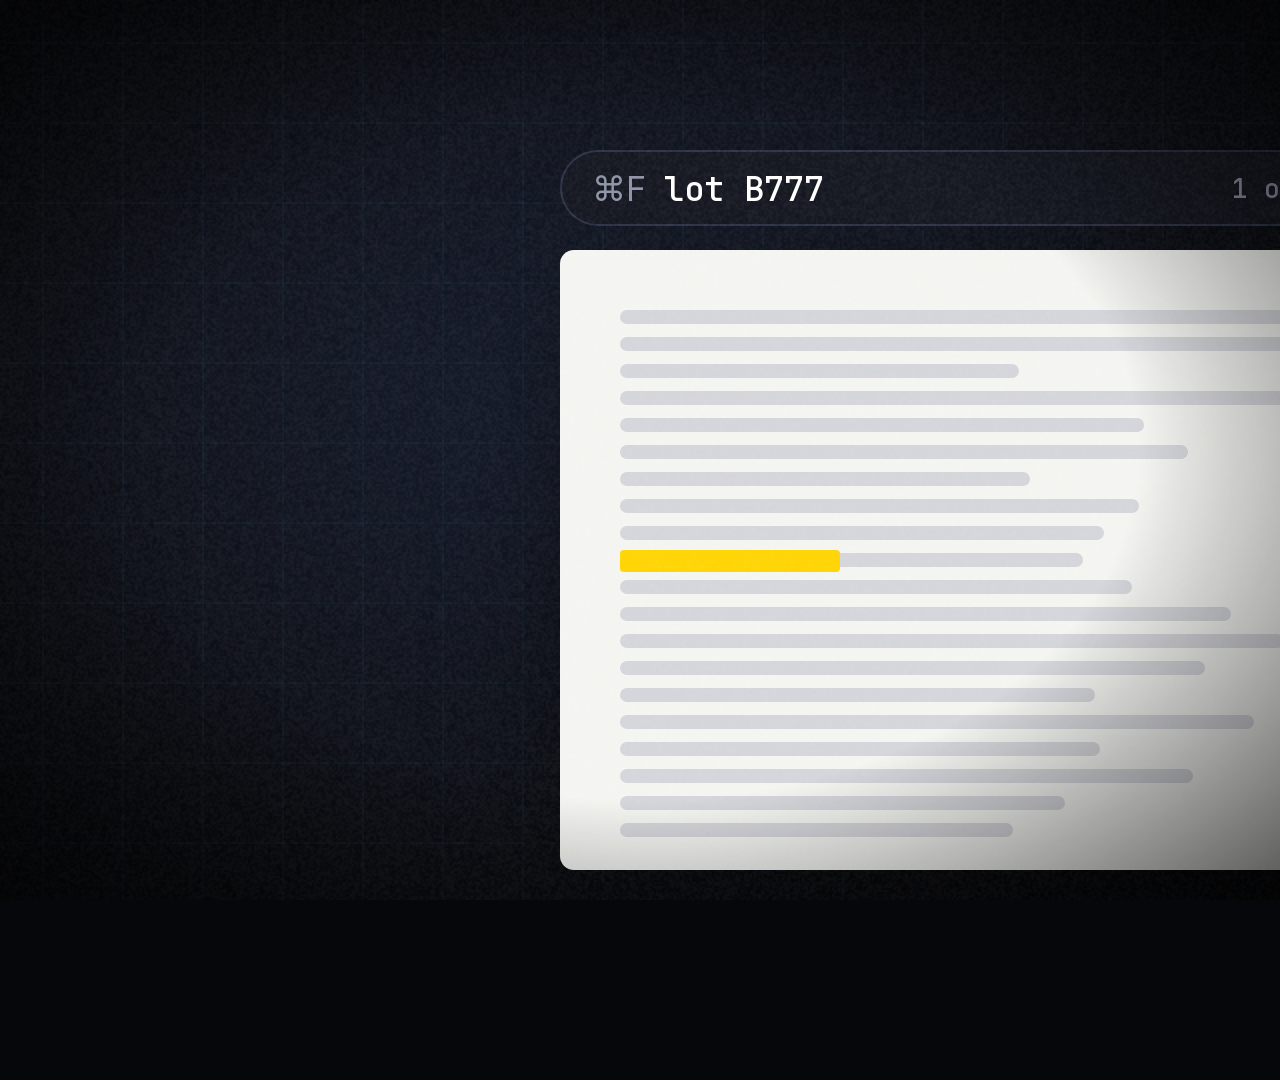
==== media/ad/ad.html @ 975159b4 "Pitch: 83-second ad video and 5-minute run of show media/trova_ad.mp4 is the opening ad (1080p, 83 s" ====
<!doctype html>
<html lang="en">
<head>
<meta charset="utf-8">
<title>Trova ad</title>

<link href="fonts/gf.css" rel="stylesheet">
<script src="gsap.min.js"></script>
<style>
:root{--bg:#06070b;--ink:#f3f5fb;--mut:#8d93a6;--mag:#ff2bd6;--cyan:#2ee6ff;--lime:#9dff57;--red:#ff3b4e;--amber:#ffb020}
*{box-sizing:border-box;margin:0;padding:0}
html,body{width:1920px;height:1080px;overflow:hidden;background:var(--bg)}
body{font-family:Inter,system-ui,sans-serif;color:var(--ink)}
#stage{position:absolute;inset:0;overflow:hidden;background:radial-gradient(1200px 800px at 50% 45%,#141a2c 0%,#06070b 70%)}
#grid{position:absolute;inset:-200px;background-image:linear-gradient(rgba(46,230,255,.07) 1px,transparent 1px),linear-gradient(90deg,rgba(46,230,255,.07) 1px,transparent 1px);background-size:80px 80px}
.scene{position:absolute;inset:0;opacity:0}
.disp{font-family:'Space Grotesk',sans-serif;font-weight:700;letter-spacing:-.02em}
.mono{font-family:'JetBrains Mono',monospace}
.c{position:absolute;left:50%;top:50%;transform:translate(-50%,-50%)}
canvas{position:absolute;inset:0}
#grain{opacity:.07;mix-blend-mode:screen;pointer-events:none}
#vign{position:absolute;inset:0;background:radial-gradient(ellipse at center,transparent 55%,rgba(0,0,0,.65) 100%);pointer-events:none}
#flash{position:absolute;inset:0;background:#fff;opacity:0;pointer-events:none}
/* hook */
#doc{position:absolute;left:560px;top:250px;width:800px;height:620px;background:#f4f4f1;border-radius:14px;box-shadow:0 40px 120px rgba(0,0,0,.6);overflow:hidden}
#doc .ln{position:absolute;left:60px;height:14px;border-radius:7px;background:#d4d5da}
#hl{position:absolute;left:60px;top:300px;width:220px;height:22px;border-radius:4px;background:#ffd400;opacity:0}
#findbar{position:absolute;left:560px;top:150px;width:800px;height:76px;border-radius:38px;background:#11141d;border:2px solid #2a3042;display:flex;align-items:center;padding:0 30px;gap:18px;font-size:34px}
#findq{font-family:'JetBrains Mono',monospace;color:#fff;min-width:10px}
#caret{width:3px;height:40px;background:var(--cyan)}
#findres{margin-left:auto;font-family:'JetBrains Mono',monospace;font-size:26px;color:var(--mut)}
.strip{position:absolute;top:0;height:620px;background:#f4f4f1}
#hookbg{position:absolute;inset:0;background:url(assets/pi_0.jpg) center/cover;filter:blur(3px) brightness(.55);opacity:0}
.head1{position:absolute;left:0;right:0;text-align:center;font-size:84px}
/* logo */
#logo{font-size:300px;line-height:1;display:flex;gap:6px}
#logo span{display:inline-block}
#tag{position:absolute;left:0;right:0;top:700px;text-align:center;font-size:52px;font-weight:600}
#chips{position:absolute;left:0;right:0;top:800px;display:flex;justify-content:center;gap:22px}
.chip{padding:12px 26px;border-radius:999px;border:2px solid rgba(255,255,255,.18);font-size:28px;font-family:'JetBrains Mono',monospace;background:rgba(255,255,255,.04)}
.ring{position:absolute;left:960px;top:480px;width:200px;height:200px;margin:-100px 0 0 -100px;border-radius:50%;border:6px solid var(--mag);opacity:0}
/* find */
#cam{position:absolute;left:260px;top:120px;width:1400px;height:788px;border-radius:18px;overflow:hidden;box-shadow:0 30px 120px rgba(0,0,0,.7);border:2px solid #232a3c}
#camimg{position:absolute;inset:0;background:url(assets/table_mouse_ruler.jpg) center/cover}
#camclose{position:absolute;inset:0;background:url(assets/red_mouse_close.jpg) center/cover;opacity:0}
.hud{position:absolute;font-family:'JetBrains Mono',monospace;font-size:22px;padding:6px 14px;background:rgba(6,7,11,.72);border-radius:8px}
#rec{width:14px;height:14px;border-radius:50%;background:var(--red);display:inline-block;margin-right:10px}
#beam{position:absolute;top:0;bottom:0;width:180px;left:-200px;background:linear-gradient(90deg,transparent,rgba(46,230,255,.35),rgba(46,230,255,.9),transparent)}
.bx{position:absolute;border:4px solid var(--mag);border-radius:6px;opacity:0}
.bx b{position:absolute;left:-4px;top:-38px;background:var(--mag);color:#fff;font:700 24px 'JetBrains Mono';padding:2px 10px;border-radius:4px}
#bubble{position:absolute;left:120px;top:60px;max-width:760px;background:#fff;color:#111;border-radius:26px 26px 26px 6px;padding:24px 32px;font-size:40px;font-weight:600;opacity:0;box-shadow:0 20px 60px rgba(0,0,0,.5)}
#wave{display:flex;gap:5px;height:40px;align-items:center;margin-top:12px}
#wave i{display:block;width:7px;border-radius:4px;background:var(--mag)}
#grok{position:absolute;right:90px;top:70px;padding:18px 28px;border-radius:18px;background:#0d1020;border:2px solid var(--cyan);font:700 30px 'JetBrains Mono';color:var(--cyan);opacity:0}
#found{position:absolute;left:260px;bottom:56px;font-size:46px;opacity:0}
#found b{color:var(--lime)}
#reticle{position:absolute;width:260px;height:260px;opacity:0}
#reticle i{position:absolute;width:56px;height:56px;border:6px solid var(--lime)}
#cap3{position:absolute;left:0;right:0;bottom:40px;text-align:center;font-size:64px;opacity:0}
/* arm */
#armsvg{position:absolute;left:120px;top:110px;width:900px;height:860px}
#gate{position:absolute;left:1060px;top:230px;width:740px}
#gate h2{font-size:58px;margin-bottom:26px}
.ck{display:flex;align-items:center;gap:18px;font-size:34px;padding:14px 0;border-bottom:1px solid rgba(255,255,255,.08);opacity:0}
.ck i{width:42px;height:42px;border-radius:10px;background:rgba(157,255,87,.15);color:var(--lime);display:flex;align-items:center;justify-content:center;font-style:normal;font-weight:800}
#stage4lbl{position:absolute;left:150px;top:80px;font:700 30px 'JetBrains Mono';color:var(--cyan)}
#stopw{position:absolute;left:300px;top:420px;font-size:160px;color:var(--red);opacity:0;text-shadow:0 0 60px rgba(255,59,78,.8)}
#confirm{position:absolute;left:620px;top:240px;padding:12px 22px;border-radius:12px;background:#0f1a10;border:2px solid var(--lime);color:var(--lime);font:700 26px 'JetBrains Mono';opacity:0}
/* changes */
.pane{position:absolute;top:210px;width:860px;height:645px;border-radius:16px;overflow:hidden;border:2px solid #232a3c}
.pane .img{position:absolute;inset:0;background-size:cover;background-position:center}
.ptag{position:absolute;left:16px;top:14px;font:700 26px 'JetBrains Mono';padding:6px 14px;border-radius:8px;background:rgba(6,7,11,.75)}
#wipe{position:absolute;top:0;bottom:0;width:6px;background:var(--cyan);box-shadow:0 0 40px var(--cyan);left:0}
#addbox{position:absolute;border:6px solid var(--red);border-radius:10px;opacity:0;box-shadow:0 0 40px rgba(255,59,78,.7)}
#addlbl{position:absolute;background:var(--red);color:#fff;font:800 24px Inter;padding:7px 14px;border-radius:8px;opacity:0;white-space:nowrap}
#stamp{position:absolute;left:960px;top:560px;font-size:150px;color:var(--red);border:12px solid var(--red);border-radius:24px;padding:0 40px;opacity:0;background:rgba(6,7,11,.55);white-space:nowrap}
.badge{position:absolute;font-size:32px;padding:14px 24px;border-radius:14px;background:rgba(255,255,255,.06);border:2px solid rgba(255,255,255,.14);opacity:0}
.title{position:absolute;left:0;right:0;top:70px;text-align:center;font-size:72px}
/* 3d */
#c3d{opacity:1}
.dim{position:absolute;font:700 40px 'JetBrains Mono';color:var(--cyan);opacity:0}
/* cases */
.card{position:absolute;width:540px;height:300px;border-radius:26px;padding:34px;background:linear-gradient(160deg,rgba(255,255,255,.09),rgba(255,255,255,.02));border:2px solid rgba(255,255,255,.12);opacity:0}
.card .ic{font-size:72px}
.card h3{font:700 40px 'Space Grotesk';margin-top:14px}
.card p{font-size:26px;color:#c9cede;margin-top:10px}
/* market */
.stat{position:absolute;top:300px;width:540px;text-align:center;opacity:0}
.stat .big{font:700 104px 'Space Grotesk';background:linear-gradient(90deg,var(--mag),var(--cyan));-webkit-background-clip:text;background-clip:text;color:transparent}
.stat .lbl{font-size:30px;color:#c9cede;margin-top:10px}
.bar{position:absolute;bottom:200px;width:120px;border-radius:12px 12px 0 0;background:linear-gradient(180deg,var(--cyan),rgba(46,230,255,.15));height:0}
#src{position:absolute;left:0;right:0;bottom:36px;text-align:center;font-size:20px;color:var(--mut)}
#brain{position:absolute;left:0;right:0;top:880px;text-align:center;font-size:40px;opacity:0}
/* close */
.pill{position:absolute;font:700 46px 'Space Grotesk';padding:18px 40px;border-radius:999px;border:3px solid var(--mag);opacity:0;white-space:nowrap}
#live{position:absolute;left:0;right:0;top:820px;text-align:center;font:700 54px 'JetBrains Mono';opacity:0}
#livedot{display:inline-block;width:30px;height:30px;border-radius:50%;background:var(--red);margin-right:18px;vertical-align:middle}
#foot{position:absolute;left:0;right:0;top:720px;text-align:center;font-size:34px;color:#c9cede;opacity:0}
</style>
</head>
<body>
<div id="stage">
  <div id="grid"></div>
  <canvas id="fx" width="1920" height="1080"></canvas>

  <!-- S1 HOOK -->
  <div class="scene" id="s1">
    <div id="hookbg"></div>
    <div id="docwrap"><div id="doc"></div></div>
    <div id="findbar"><span style="color:var(--mut)">⌘F</span><span id="findq"></span><span id="caret"></span><span id="findres"></span></div>
    <div class="head1 disp" id="h1a" style="top:910px;opacity:0">Every document has <span style="color:var(--cyan)">CTRL+F</span>.</div>
    <div class="head1 disp" id="h1b" style="top:910px;opacity:0">The real world <span style="color:var(--mag)">doesn't.</span></div>
  </div>

  <!-- S2 LOGO -->
  <div class="scene" id="s2">
    <div class="ring" id="r1"></div><div class="ring" id="r2"></div><div class="ring" id="r3"></div>
    <div class="c disp" id="logo" style="top:420px"><span>T</span><span>R</span><span>O</span><span>V</span><span>A</span></div>
    <div id="tag" class="disp">CTRL+F for the <span style="color:var(--mag)">physical world</span></div>
    <div id="chips"><div class="chip">Grok vision</div><div class="chip">xArm 5 + Pi camera</div><div class="chip">voice · EN · IT</div><div class="chip">"trova" = find</div></div>
  </div>

  <!-- S3 FIND -->
  <div class="scene" id="s3">
    <div id="cam">
      <div id="camimg"></div><div id="camclose"></div>
      <div id="beam"></div>
      <div id="boxes"></div>
      <div id="reticle"><i style="left:0;top:0;border-right:0;border-bottom:0"></i><i style="right:0;top:0;border-left:0;border-bottom:0"></i><i style="left:0;bottom:0;border-right:0;border-top:0"></i><i style="right:0;bottom:0;border-left:0;border-top:0"></i></div>
      <div class="hud" id="camhud" style="left:18px;bottom:18px"><span id="rec"></span>ARM CAM · Pi IMX219 · LIVE</div>
      <div class="hud" id="viewhud" style="right:18px;bottom:18px">SURVEY VIEW</div>
    </div>
    <div id="bubble">“Trova, dov'è il mouse rosso?”<div id="wave"></div></div>
    <div id="grok">GROK ▸ reading the scene…</div>
    <div id="found" class="disp"><b>FOUND</b> · red mouse · 0.94 · <span class="mono" style="color:var(--cyan)">1.8 s</span></div>
    <div id="cap3" class="disp">Ask in words. Show a photo. <span style="color:var(--lime)">It points.</span></div>
  </div>

  <!-- S4 ARM + SAFETY -->
  <div class="scene" id="s4">
    <div id="stage4lbl">STAGE 1 · AIM 300 mm</div>
    <svg id="armsvg" viewBox="0 0 900 860">
      <defs><linearGradient id="lk" x1="0" x2="1"><stop offset="0" stop-color="#f6f7fb"/><stop offset="1" stop-color="#c9ceda"/></linearGradient>
        <radialGradient id="glow"><stop offset="0" stop-color="#9dff57" stop-opacity=".9"/><stop offset="1" stop-color="#9dff57" stop-opacity="0"/></radialGradient></defs>
      <rect x="0" y="800" width="900" height="8" fill="#2a3042"/>
      <rect x="560" y="760" width="90" height="40" rx="10" fill="#ff2bd6"/>
      <text x="605" y="840" fill="#8d93a6" font-family="JetBrains Mono" font-size="22" text-anchor="middle">target</text>
      <g id="j0" transform="translate(220,800)">
        <rect x="-70" y="-30" width="140" height="30" rx="8" fill="#9aa1b3"/>
        <rect x="-45" y="-200" width="90" height="175" rx="22" fill="url(#lk)"/>
        <g id="j1" transform="translate(0,-200)">
          <circle r="52" fill="#b9bfcc"/><circle r="30" fill="#e7e9f0"/>
          <rect x="-34" y="-330" width="68" height="330" rx="30" fill="url(#lk)"/>
          <g id="j2" transform="translate(0,-330)">
            <circle r="44" fill="#b9bfcc"/><circle r="24" fill="#e7e9f0"/>
            <rect x="-28" y="0" width="56" height="290" rx="26" fill="url(#lk)" transform="rotate(-90)"/>
            <g id="j3" transform="translate(290,0)">
              <circle r="38" fill="#b9bfcc"/>
              <rect x="-24" y="0" width="48" height="120" rx="20" fill="url(#lk)"/>
              <g transform="translate(0,150)">
                <circle r="44" fill="#14161d"/>
                <circle id="ledring" r="30" fill="none" stroke="#9dff57" stroke-width="8" stroke-dasharray="6 6"/>
                <circle r="70" fill="url(#glow)" id="ledglow" opacity="0"/>
                <line id="ray" x1="0" y1="44" x2="0" y2="44" stroke="#2ee6ff" stroke-width="4" stroke-dasharray="10 10"/>
              </g>
            </g>
          </g>
        </g>
      </g>
    </svg>
    <div id="confirm">operator: confirm stage? [y] ✓</div>
    <div id="stopw" class="disp">STOP</div>
    <div id="gate">
      <h2 class="disp">Every move passes <span style="color:var(--cyan)">one gate</span>.</h2>
      <div class="ck"><i>✓</i>Workspace box · IK · joint limits</div>
      <div class="ck"><i>✓</i>Speed capped · 20 mm/s</div>
      <div class="ck"><i>✓</i>Camera &amp; cable clearance</div>
      <div class="ck"><i>✓</i>Operator confirms each stage</div>
      <div class="ck"><i style="background:rgba(255,59,78,.18);color:var(--red)">■</i>STOP latches · never waits for AI</div>
    </div>
  </div>

  <!-- S5 WHAT CHANGED -->
  <div class="scene" id="s5">
    <div class="title disp">What changed? <span style="color:var(--mag)">Line clearance</span> in seconds.</div>
    <div class="pane" id="pref" style="left:80px"><div class="img" style="background-image:url(assets/pi_0.jpg)"></div><div class="ptag">REFERENCE · approved 09:14</div></div>
    <div class="pane" id="pnow" style="left:980px"><div class="img" style="background-image:url(assets/pi_1.jpg)"></div><div class="ptag">NOW · 09:31</div><div id="wipe"></div>
      <div id="addbox"></div><div id="addlbl">ADDED · black cap · foreign object</div></div>
    <div id="stamp" class="disp">NOT CLEAR</div>
    <div class="badge" id="bg1" style="left:80px;top:905px">✓ shadows, glare, hands rejected by Grok</div>
    <div class="badge" id="bg2" style="left:740px;top:905px">✍ operator signs · PDF record</div>
    <div class="badge" id="bg3" style="left:1270px;top:905px">⛓ SHA-256 audit trail · Annex 22</div>
  </div>

  <!-- S6 3D -->
  <div class="scene" id="s6">
    <canvas id="c3d" width="1920" height="1080"></canvas>
    <div class="title disp" id="t6">And it sees in <span style="color:var(--cyan)">3D</span>.</div>
    <div class="dim" id="d1" style="left:1330px;top:760px">104 × 67 × 39 mm</div>
    <div class="dim" id="d2" style="left:1330px;top:820px;font-size:28px;color:#c9cede">12-view orbit · 60 photos<br>COLMAP · Open3D mesh</div>
  </div>

  <!-- S7 USE CASES -->
  <div class="scene" id="s7">
    <div class="title disp">One skill. <span style="color:var(--mag)">Every industry.</span></div>
    <div class="card" id="u1" style="left:120px;top:230px"><div class="ic">💊</div><h3>Pharma line clearance</h3><p>No leftover from the last batch. Ever.</p></div>
    <div class="card" id="u2" style="left:690px;top:230px"><div class="ic">📦</div><h3>Warehouses</h3><p>Find and pick by description, not SKU.</p></div>
    <div class="card" id="u3" style="left:1260px;top:230px"><div class="ic">🧪</div><h3>Labs &amp; hospitals</h3><p>“Where's the sterile kit?” Just ask.</p></div>
    <div class="card" id="u4" style="left:120px;top:570px"><div class="ic">🏭</div><h3>Quality inspection</h3><p>Spot what changed on the line, with a reason.</p></div>
    <div class="card" id="u5" style="left:690px;top:570px"><div class="ic">🏛️</div><h3>Museums &amp; retail</h3><p>Inventory with a camera on an arm.</p></div>
    <div class="card" id="u6" style="left:1260px;top:570px"><div class="ic">🦾</div><h3>Assistive robots</h3><p>Finds things for people who can't.</p></div>
  </div>

  <!-- S8 MARKET -->
  <div class="scene" id="s8">
    <div class="title disp">A real market. <span style="color:var(--cyan)">A ready channel.</span></div>
    <div class="stat" id="m1" style="left:90px"><div class="big"><span id="n1">$0B</span></div><div class="lbl">machine vision market 2025<br>→ <b id="n1b">$23.6B</b> by 2030</div></div>
    <div class="stat" id="m2" style="left:690px"><div class="big"><span id="n2">$0B</span></div><div class="lbl">pharma inspection machines<br>growing 7.5–10% a year</div></div>
    <div class="stat" id="m3" style="left:1290px"><div class="big"><span id="n3">0</span></div><div class="lbl">SEA Vision inspection systems<br>already installed worldwide</div></div>
    <div id="brain" class="disp">Trova = the <span style="color:var(--mag)">brain</span> for the cameras and cobots factories already own.</div>
    <div id="src">Sources: MarketsandMarkets (2025) · Research and Markets (2025) · SEA Vision / Marchesini (2025)</div>
  </div>

  <!-- S9 CLOSE -->
  <div class="scene" id="s9">
    <div class="pill" id="p1" style="left:170px;top:200px">No training</div>
    <div class="pill" id="p2" style="left:620px;top:200px;border-color:var(--cyan)">Ask in words</div>
    <div class="pill" id="p3" style="left:1140px;top:200px;border-color:var(--lime)">Safe by design</div>
    <div class="pill" id="p4" style="left:420px;top:330px;border-color:var(--amber)">Every decision audited</div>
    <div class="pill" id="p5" style="left:1030px;top:330px">Pi camera + any cobot</div>
    <div class="c disp" id="logo2" style="top:560px;font-size:220px">TROVA</div>
    <div id="foot">Grok Hackathon · Pavia · Track A · CTRL+F: SEA</div>
    <div id="live"><span id="livedot"></span>Now — live.</div>
  </div>

  <canvas id="grain" width="960" height="540" style="width:1920px;height:1080px"></canvas>
  <div id="vign"></div>
  <div id="flash"></div>
</div>

<script>
// ------------------------------------------------------------------ deterministic helpers
function rng(seed){let s=seed>>>0||1;return()=>{s^=s<<13;s^=s>>>17;s^=s<<5;return((s>>>0)%100000)/100000}}
const $=id=>document.getElementById(id);
const fx=$('fx').getContext('2d'), g3=$('c3d').getContext('2d'), gr=$('grain').getContext('2d');

// document lines (hook)
(()=>{const d=$('doc');const r=rng(7);for(let i=0;i<20;i++){const l=document.createElement('div');l.className='ln';l.style.top=(60+i*27)+'px';l.style.width=(380+r()*340)+'px';d.appendChild(l)}
  d.appendChild(Object.assign(document.createElement('div'),{id:'hl'}));
  // strips for the shatter
  const w=$('docwrap');for(let i=0;i<10;i++){const s=document.createElement('div');s.className='strip';s.id='st'+i;s.style.left=(560+i*80)+'px';s.style.top='250px';s.style.width='80px';s.style.opacity=0;w.appendChild(s)}})();
// waveform bars
(()=>{const w=$('wave');for(let i=0;i<34;i++){w.appendChild(document.createElement('i'))}})();
// boxes on the real top-down frame (1600x900 source -> 1400x788 view)
const SX=1400/1600, SY=788/900;
const BOX=[[305,108,460,288,'mouse'],[540,232,778,468,'marker'],[1058,200,1182,575,'pliers'],[488,560,652,812,'pen'],[805,695,935,830,'cup'],[700,800,860,900,'phone'],[1015,555,1138,748,'ticket'],[1300,272,1442,398,'charger'],[1380,345,1600,745,'box']];
(()=>{const b=$('boxes');BOX.forEach((q,i)=>{const e=document.createElement('div');e.className='bx';e.id='bx'+i;e.style.left=q[0]*SX+'px';e.style.top=q[1]*SY+'px';e.style.width=(q[2]-q[0])*SX+'px';e.style.height=(q[3]-q[1])*SY+'px';e.innerHTML='<b>'+(i+1)+'</b>';b.appendChild(e)})})();
const R=$('reticle');R.style.left=((305+460)/2*SX-130)+'px';R.style.top=((108+288)/2*SY-130)+'px';

// added cap box on the "now" pane (1200x901 source shown cover in 860x645)
(()=>{const s=Math.max(860/1200,645/901),ox=(860-1200*s)/2,oy=(645-901*s)/2;const b=[378,398,722,792];
  const a=$('addbox');a.style.left=(ox+b[0]*s)+'px';a.style.top=(oy+b[1]*s)+'px';a.style.width=((b[2]-b[0])*s)+'px';a.style.height=((b[3]-b[1])*s)+'px';
  const l=$('addlbl');l.style.left=(ox+b[0]*s)+'px';l.style.top=(oy+b[1]*s-58)+'px'})();

// ------------------------------------------------------------------ the timeline
const tl=gsap.timeline({paused:true});
const T={hook:0,logo:7,find:12,arm:25,chg:34.5,d3:45,cases:53,mkt:63,close:73,end:83};
function show(id,t0,t1,fade=.35){tl.set('#'+id,{opacity:0},0);tl.to('#'+id,{opacity:1,duration:fade},t0);if(t1)tl.to('#'+id,{opacity:0,duration:fade},t1-fade)}
function whoosh(t){tl.fromTo('#stage',{filter:'blur(0px)'},{filter:'blur(10px)',duration:.12,yoyo:true,repeat:1,ease:'power2.in',immediateRender:false},t-.12)}
function flash(t,a=.9){tl.fromTo('#flash',{opacity:a},{opacity:0,duration:.45,ease:'power2.out',immediateRender:false},t)}
tl.to('#grid',{x:80,y:80,duration:T.end,ease:'none'},0);

// S1 hook --------------------------------------------------------
show('s1',0,T.logo,.2);
tl.from('#findbar',{y:-120,opacity:0,duration:.6,ease:'back.out(1.6)'},.2);
tl.from('#doc',{y:200,opacity:0,rotateX:30,duration:.8,ease:'power3.out'},.3);
const Q='lot B777';for(let i=0;i<=Q.length;i++){tl.set('#findq',{textContent:Q.slice(0,i)},1.0+i*.11)}
tl.set('#findres',{textContent:'1 of 1'},2.1);tl.to('#hl',{opacity:1,duration:.15},2.1);tl.fromTo('#hl',{scaleX:0,transformOrigin:'left'},{scaleX:1,duration:.3},2.1);
tl.to('#h1a',{opacity:1,y:-10,duration:.5,ease:'power3.out'},2.3);
tl.to('#h1a',{opacity:0,duration:.25},4.3);
// shatter: the page becomes strips that fly away, the real table appears behind
tl.set('#doc',{opacity:0},4.5);tl.set('.strip',{opacity:1},4.5);
for(let i=0;i<10;i++){tl.to('#st'+i,{y:(i%2?-1:1)*(500+i*40),x:(i-4.5)*60,rotation:(i%2?-1:1)*(25+i*4),opacity:0,duration:1.1,ease:'power3.in'},4.5+i*.03)}
tl.to('#hookbg',{opacity:1,duration:.6},4.5);
tl.set('#findq',{textContent:'red mouse'},4.6);tl.set('#findres',{textContent:'0 results',color:'#ff3b4e'},4.7);
tl.fromTo('#findbar',{x:-14},{x:14,duration:.06,repeat:7,yoyo:true,ease:'none',immediateRender:false},4.7);tl.set('#findbar',{x:0},5.15);
tl.to('#h1b',{opacity:1,y:-10,duration:.45,ease:'power3.out'},4.9);
tl.to('#s1',{scale:1.25,filter:'blur(8px)',duration:.8,ease:'power2.in'},6.2);
flash(T.logo);

// S2 logo ---------------------------------------------------------
show('s2',T.logo,T.find,.05);
tl.from('#logo span',{scale:4,opacity:0,filter:'blur(30px)',y:-60,duration:.42,stagger:.11,ease:'power4.out'},T.logo+.05);
['#r1','#r2','#r3'].forEach((r,i)=>tl.fromTo(r,{scale:.2,opacity:1},{scale:9+i*2,opacity:0,duration:1.3,ease:'power2.out'},T.logo+.1+i*.18));
tl.fromTo('#tag',{opacity:0,y:40},{opacity:1,y:0,duration:.6,ease:'power3.out'},T.logo+1.1);
tl.from('#chips .chip',{opacity:0,y:30,scale:.8,duration:.4,stagger:.12,ease:'back.out(2)'},T.logo+1.8);
tl.fromTo('#s2',{scale:1},{scale:1.08,duration:5,ease:'none'},T.logo);
tl.to('#logo',{letterSpacing:'30px',duration:4.5,ease:'none'},T.logo+.5);
whoosh(T.find);

// S3 find ---------------------------------------------------------
show('s3',T.find,T.arm,.25);
tl.fromTo('#cam',{scale:.6,opacity:0,rotateY:-25},{scale:1,opacity:1,rotateY:0,duration:.9,ease:'power3.out'},T.find);
tl.fromTo('#camimg',{scale:1.18},{scale:1,duration:8,ease:'none'},T.find);
tl.fromTo('#bubble',{opacity:0,y:30,scale:.9},{opacity:1,y:0,scale:1,duration:.5,ease:'back.out(1.8)'},T.find+.7);
tl.to('#beam',{left:1500,duration:1.2,ease:'power1.inOut'},T.find+2.2);
BOX.forEach((q,i)=>tl.fromTo('#bx'+i,{opacity:0,scale:1.6},{opacity:1,scale:1,duration:.25,ease:'back.out(3)'},T.find+3.2+i*.13));
tl.fromTo('#grok',{opacity:0,x:60},{opacity:1,x:0,duration:.4,ease:'power3.out'},T.find+4.6);
tl.to('#grok',{boxShadow:'0 0 50px rgba(46,230,255,.8)',duration:.3,yoyo:true,repeat:5},T.find+4.8);
BOX.forEach((q,i)=>{if(i)tl.to('#bx'+i,{opacity:.25,duration:.3},T.find+6.2)});
tl.to('#bx0',{borderColor:'#9dff57',duration:.2},T.find+6.2);tl.set('#bx0 b',{background:'#9dff57',color:'#06070b'},T.find+6.2);
tl.set('#grok',{textContent:'GROK ▸ box 1 · red mouse'},T.find+6.2);
tl.fromTo('#reticle',{opacity:0,scale:2.2,rotation:45},{opacity:1,scale:1,rotation:0,duration:.5,ease:'power3.out'},T.find+6.3);
tl.fromTo('#found',{opacity:0,x:-40},{opacity:1,x:0,duration:.4,ease:'power3.out'},T.find+6.5);
// dive into the close-up approach view
tl.to('#camimg',{scale:3.2,transformOrigin:((305+460)/2/1600*100)+'% '+((108+288)/2/900*100)+'%',duration:1.1,ease:'power3.in'},T.find+8.2);
tl.to(['#boxes','#reticle'],{opacity:0,duration:.3},T.find+8.4);
tl.to('#camclose',{opacity:1,duration:.4},T.find+9.0);
tl.fromTo('#camclose',{scale:1.25},{scale:1,duration:3.6,ease:'power2.out'},T.find+9.0);
tl.set('#viewhud',{textContent:'APPROACH VIEW · 150 mm'},T.find+9.0);
tl.to('#found',{opacity:0,duration:.3},T.find+9.0);
tl.fromTo('#cap3',{opacity:0,y:30},{opacity:1,y:0,duration:.5,ease:'power3.out'},T.find+9.6);
whoosh(T.arm);

// S4 arm ------------------------------------------------------------
show('s4',T.arm,T.chg,.25);
const ARM={a1:-10.5,a2:-15.5,a3:26};          // solved so the camera ends over the target (aim 300 mm, approach 150 mm)
tl.to(ARM,{a1:17,a2:-24,a3:7,duration:1.6,ease:'power2.inOut'},T.arm+.6);
tl.to('#ray',{attr:{y2:260},duration:.5},T.arm+2.1);
tl.to('#ledglow',{opacity:1,duration:.3},T.arm+2.1);
tl.fromTo('#confirm',{opacity:0,scale:.8},{opacity:1,scale:1,duration:.3,ease:'back.out(2)'},T.arm+2.5);
tl.set('#stage4lbl',{textContent:'STAGE 2 · APPROACH 150 mm'},T.arm+3.4);
tl.to('#confirm',{opacity:0,duration:.2},T.arm+3.4);
tl.to(ARM,{a1:19,a2:-2.5,a3:-16.5,duration:1.2,ease:'power2.inOut'},T.arm+3.5);
tl.to('#ray',{attr:{y2:140},duration:.5},T.arm+4.2);
tl.fromTo('.ck',{opacity:0,x:60},{opacity:1,x:0,duration:.35,stagger:.45,ease:'power3.out'},T.arm+.9);
// STOP: the arm starts back to the survey pose and freezes the instant STOP is heard
tl.to(ARM,{a1:10.5,a2:-6.3,a3:-4.2,duration:.8,ease:'none'},T.arm+5.6);
tl.set('#stage4lbl',{textContent:'operator: “STOP!”'},T.arm+6.4);
tl.fromTo('#stopw',{opacity:0,scale:2.5},{opacity:1,scale:1,duration:.25,ease:'power4.out'},T.arm+6.4);
tl.fromTo('#stage',{x:-12},{x:12,duration:.05,repeat:5,yoyo:true,immediateRender:false},T.arm+6.4);tl.set('#stage',{x:0},T.arm+6.7);
tl.to('#ledring',{stroke:'#ff3b4e',duration:.1},T.arm+6.4);
tl.set('#stage4lbl',{textContent:'HOLDING · STOP latched'},T.arm+7.4);
tl.to('#stopw',{opacity:0,duration:.3},T.arm+8.6);
whoosh(T.chg);

// S5 what changed ------------------------------------------------------
show('s5',T.chg,T.d3,.25);
tl.from('#pref',{x:-200,opacity:0,duration:.6,ease:'power3.out'},T.chg+.2);
tl.from('#pnow',{x:200,opacity:0,duration:.6,ease:'power3.out'},T.chg+.4);
tl.fromTo('#wipe',{left:0},{left:860,duration:1.1,ease:'power1.inOut'},T.chg+1.4);
tl.fromTo('#addbox',{opacity:0,scale:1.5},{opacity:1,scale:1,duration:.3,ease:'back.out(3)'},T.chg+2.6);
tl.to('#addbox',{opacity:.35,duration:.25,yoyo:true,repeat:7},T.chg+3.0);
tl.fromTo('#addlbl',{opacity:0,y:-20},{opacity:1,y:0,duration:.3},T.chg+2.9);
tl.set('#stamp',{xPercent:-50,yPercent:-50,rotation:-8},0);
tl.fromTo('#stamp',{opacity:0,scale:3.5},{opacity:1,scale:1,duration:.22,ease:'power4.in',immediateRender:false},T.chg+4.0);
tl.fromTo('#stage',{y:-14},{y:14,duration:.05,repeat:3,yoyo:true,immediateRender:false},T.chg+4.22);tl.set('#stage',{y:0},T.chg+4.45);
tl.to('#stamp',{opacity:0,scale:.8,duration:.3},T.chg+6.2);
['#bg1','#bg2','#bg3'].forEach((b,i)=>tl.fromTo(b,{opacity:0,y:30},{opacity:1,y:0,duration:.35,ease:'back.out(2)'},T.chg+5.2+i*.5));
whoosh(T.d3);

// S6 3D --------------------------------------------------------------
show('s6',T.d3,T.cases,.3);
tl.fromTo('#t6',{opacity:0,y:30},{opacity:1,y:0,duration:.5},T.d3+.2);
tl.fromTo('#d1',{opacity:0,x:40},{opacity:1,x:0,duration:.4},T.d3+5);
tl.fromTo('#d2',{opacity:0,x:40},{opacity:1,x:0,duration:.4},T.d3+5.4);
whoosh(T.cases);

// S7 use cases -----------------------------------------------------------
show('s7',T.cases,T.mkt,.25);
for(let i=1;i<=6;i++)tl.fromTo('#u'+i,{opacity:0,y:120,rotationX:-60,scale:.85},{opacity:1,y:0,rotationX:0,scale:1,duration:.55,ease:'back.out(1.6)'},T.cases+.4+(i-1)*.55);
for(let i=1;i<=6;i++)tl.to('#u'+i+' .ic',{scale:1.25,duration:.18,yoyo:true,repeat:1},T.cases+.9+(i-1)*.55);
tl.to('#s7',{scale:.94,duration:4,ease:'power1.inOut'},T.cases+5);
whoosh(T.mkt);

// S8 market ------------------------------------------------------------
show('s8',T.mkt,T.close,.25);
const counters=[['#n1',15.8,v=>'$'+v.toFixed(1)+'B'],['#n2',1.1,v=>'$'+v.toFixed(1)+'B'],['#n3',7000,v=>Math.round(v).toLocaleString('en')+'+']];
counters.forEach(([id,to,fmt],i)=>{const o={v:0};tl.fromTo('#m'+(i+1),{opacity:0,y:60},{opacity:1,y:0,duration:.5,ease:'power3.out'},T.mkt+.5+i*.7);
  tl.to(o,{v:to,duration:1.6,ease:'power2.out',onUpdate:()=>{document.querySelector(id).textContent=fmt(o.v)}},T.mkt+.6+i*.7)});
tl.fromTo('#brain',{opacity:0,y:30},{opacity:1,y:0,duration:.5},T.mkt+4.8);
whoosh(T.close);

// S9 close ---------------------------------------------------------------
show('s9',T.close,T.end,.4);
['#p1','#p2','#p3','#p4','#p5'].forEach((p,i)=>tl.fromTo(p,{opacity:0,scale:2,filter:'blur(12px)'},{opacity:1,scale:1,filter:'blur(0px)',duration:.32,ease:'power4.out'},T.close+.3+i*.5));
flash(T.close+3.2,.7);
tl.fromTo('#logo2',{opacity:0,scale:3,filter:'blur(30px)'},{opacity:1,scale:1,filter:'blur(0px)',duration:.5,ease:'power4.out'},T.close+3.2);
tl.fromTo('#foot',{opacity:0},{opacity:1,duration:.5},T.close+4);
tl.fromTo('#live',{opacity:0,y:30},{opacity:1,y:0,duration:.5},T.close+5.2);
tl.to('#stage',{opacity:0,duration:.8},T.end-.8);

// ------------------------------------------------------------------ canvas layers, drawn from t
function particles(t){fx.clearRect(0,0,1920,1080);
  if(t>=T.logo&&t<T.logo+3){const r=rng(42),k=(t-T.logo)/3;for(let i=0;i<220;i++){const a=r()*6.283,sp=200+r()*900,d=sp*Math.pow(k,.55);
    const x=960+Math.cos(a)*d,y=480+Math.sin(a)*d*.7;fx.globalAlpha=Math.max(0,1-k)*(.4+r()*.6);fx.fillStyle=r()<.5?'#ff2bd6':'#2ee6ff';fx.fillRect(x,y,3+r()*5,3+r()*5)}fx.globalAlpha=1}
  if(t>=T.cases&&t<T.close){const r=rng(9);for(let i=0;i<70;i++){const x=(r()*1920+t*40*(r()+.3))%1920,y=(r()*1080-t*25*(r()+.2)+5000)%1080;fx.globalAlpha=.25;fx.fillStyle='#2ee6ff';fx.fillRect(x,y,2,2)}fx.globalAlpha=1}}
// mouse-like point cloud, 12 views orbiting
const PTS=(()=>{const r=rng(5),p=[];while(p.length<5200){const u=r()*2-1,v=r()*2-1,w=r();const x=u*52,y=v*33.5;const e=1-(u*u)-(v*v);if(e<=0)continue;
  const z=39*Math.sqrt(e)*(0.75+0.25*Math.cos(u*1.4));const top=r()<.8;p.push([x,y,top?z:0,top?0:1])}return p})();
function cloud(t){g3.clearRect(0,0,1920,1080);if(t<T.d3-.3||t>T.cases+.3)return;
  const k=Math.min(1,Math.max(0,(t-T.d3-.6)/4.4)),yaw=-.9+(t-T.d3)*.42,el=.62,D=430,F=1350,cx=880,cy=640;
  const cyw=Math.cos(yaw),syw=Math.sin(yaw),ce=Math.cos(el),se=Math.sin(el);
  const proj=(x,y,z)=>{z-=20;const X=x*cyw-y*syw,Y=x*syw+y*cyw;const yy=Y*ce-z*se,zz=Y*se+z*ce;const s=F/(D+yy);return[cx+X*s,cy-zz*s,yy]};
  g3.lineWidth=1;g3.strokeStyle='rgba(46,230,255,.13)';
  for(let i=-6;i<=6;i++){let a=proj(i*25,-150,0),b=proj(i*25,150,0);g3.beginPath();g3.moveTo(a[0],a[1]);g3.lineTo(b[0],b[1]);g3.stroke();a=proj(-150,i*25,0);b=proj(150,i*25,0);g3.beginPath();g3.moveTo(a[0],a[1]);g3.lineTo(b[0],b[1]);g3.stroke()}
  const views=12,done=Math.floor(k*views+.0001),cams=[];
  for(let i=0;i<views;i++){const a=-1.92+i*(3.84/(views-1));cams.push([i,proj(Math.cos(a)*150,Math.sin(a)*150,95),a])}
  // orbit path
  g3.strokeStyle='rgba(255,255,255,.18)';g3.setLineDash([8,10]);g3.beginPath();for(let a=-1.92;a<=1.92;a+=.04){const q=proj(Math.cos(a)*150,Math.sin(a)*150,95);a===-1.92?g3.moveTo(q[0],q[1]):g3.lineTo(q[0],q[1])}g3.stroke();g3.setLineDash([]);
  const c=proj(0,0,18);
  for(const [i,p] of cams){const on=i<done;g3.strokeStyle=on?'rgba(157,255,87,.85)':'rgba(255,255,255,.22)';g3.lineWidth=on?2.5:1.2;g3.beginPath();g3.moveTo(p[0],p[1]);g3.lineTo(c[0],c[1]);g3.stroke()}
  const n=Math.floor(PTS.length*k),arr=[];for(let i=0;i<n;i++){const P=PTS[i];const q=proj(P[0],P[1],P[2]);arr.push([q[2],q[0],q[1],P])}
  arr.sort((a,b)=>b[0]-a[0]);for(const [d,x,y,P] of arr){const sh=Math.max(.35,Math.min(1,.45+P[2]/60));g3.fillStyle=P[3]?'rgba(70,24,30,.85)':`rgb(${Math.round(255*sh)},${Math.round(40*sh)},${Math.round(70*sh)})`;g3.fillRect(x,y,3.4,3.4)}
  for(const [i,p] of cams){const on=i<done;g3.fillStyle=on?'#9dff57':'#555c70';g3.beginPath();g3.arc(p[0],p[1],on?12:7,0,6.283);g3.fill();
    if(on){g3.strokeStyle='rgba(157,255,87,.6)';g3.lineWidth=2;g3.strokeRect(p[0]-18,p[1]-13,36,26)}}
  g3.font='700 26px JetBrains Mono';g3.fillStyle='#9dff57';g3.fillText(`view ${Math.min(done,views)}/12`,cx-420,cy+300);
  if(k>=1){const a=proj(-52,-46,0),b=proj(52,-46,0);g3.strokeStyle='#2ee6ff';g3.lineWidth=3;g3.beginPath();g3.moveTo(a[0],a[1]);g3.lineTo(b[0],b[1]);g3.stroke()}}
function grain(t){const r=rng(Math.floor(t*30)+3),img=gr.createImageData(960,540),d=img.data;for(let i=0;i<d.length;i+=4){const v=r()*255;d[i]=d[i+1]=d[i+2]=v;d[i+3]=255}gr.putImageData(img,0,0)}
function details(t){
  // waveform while "speaking"
  const bars=document.querySelectorAll('#wave i'),speak=t>T.find+.7&&t<T.find+2.8;bars.forEach((b,i)=>{const h=speak?8+Math.abs(Math.sin(t*14+i*.7)*Math.cos(t*5+i*.3))*36:6;b.style.height=h+'px'});
  $('caret').style.opacity=(Math.floor(t*2.2)%2&&t<4.6)?0:1;
  $('rec').style.opacity=Math.floor(t*2)%2?.25:1;$('livedot').style.opacity=Math.floor(t*2.4)%2?.3:1;
  $('ledring').style.strokeDashoffset=-t*40;
  $('j1').setAttribute('transform',`translate(0,-200) rotate(${ARM.a1})`);
  $('j2').setAttribute('transform',`translate(0,-330) rotate(${ARM.a2})`);
  $('j3').setAttribute('transform',`translate(290,0) rotate(${ARM.a3})`);}
window.seek=t=>{tl.seek(t,false);particles(t);cloud(t);grain(t);details(t)};
window.DURATION=T.end;
window.ready=Promise.all([document.fonts.ready,...['pi_0','pi_1','table_mouse_ruler','red_mouse_close'].map(n=>{const im=new Image();im.src='assets/'+n+'.jpg';return im.decode()})]);
if(!location.search.includes('render')){let t0=performance.now();const loop=()=>{const t=((performance.now()-t0)/1000)%T.end;seek(t);requestAnimationFrame(loop)};loop()}
else seek(0);
</script>
</body>
</html>
---- media/ad/fonts/gf.css ----
/* cyrillic-ext */
@font-face {
  font-family: 'Inter';
  font-style: normal;
  font-weight: 400;
  font-display: block;
  src: url(f5.woff2) format('woff2');
  unicode-range: U+0460-052F, U+1C80-1C8A, U+20B4, U+2DE0-2DFF, U+A640-A69F, U+FE2E-FE2F;
}
/* cyrillic */
@font-face {
  font-family: 'Inter';
  font-style: normal;
  font-weight: 400;
  font-display: block;
  src: url(f1.woff2) format('woff2');
  unicode-range: U+0301, U+0400-045F, U+0490-0491, U+04B0-04B1, U+2116;
}
/* greek-ext */
@font-face {
  font-family: 'Inter';
  font-style: normal;
  font-weight: 400;
  font-display: block;
  src: url(f6.woff2) format('woff2');
  unicode-range: U+1F00-1FFF;
}
/* greek */
@font-face {
  font-family: 'Inter';
  font-style: normal;
  font-weight: 400;
  font-display: block;
  src: url(f3.woff2) format('woff2');
  unicode-range: U+0370-0377, U+037A-037F, U+0384-038A, U+038C, U+038E-03A1, U+03A3-03FF;
}
/* vietnamese */
@font-face {
  font-family: 'Inter';
  font-style: normal;
  font-weight: 400;
  font-display: block;
  src: url(f7.woff2) format('woff2');
  unicode-range: U+0102-0103, U+0110-0111, U+0128-0129, U+0168-0169, U+01A0-01A1, U+01AF-01B0, U+0300-0301, U+0303-0304, U+0308-0309, U+0323, U+0329, U+1EA0-1EF9, U+20AB;
}
/* latin-ext */
@font-face {
  font-family: 'Inter';
  font-style: normal;
  font-weight: 400;
  font-display: block;
  src: url(f4.woff2) format('woff2');
  unicode-range: U+0100-02BA, U+02BD-02C5, U+02C7-02CC, U+02CE-02D7, U+02DD-02FF, U+0304, U+0308, U+0329, U+1D00-1DBF, U+1E00-1E9F, U+1EF2-1EFF, U+2020, U+20A0-20AB, U+20AD-20C4, U+2113, U+2C60-2C7F, U+A720-A7FF;
}
/* latin */
@font-face {
  font-family: 'Inter';
  font-style: normal;
  font-weight: 400;
  font-display: block;
  src: url(f2.woff2) format('woff2');
  unicode-range: U+0000-00FF, U+0131, U+0152-0153, U+02BB-02BC, U+02C6, U+02DA, U+02DC, U+0304, U+0308, U+0329, U+2000-206F, U+20AC, U+2122, U+2191, U+2193, U+2212, U+2215, U+FEFF, U+FFFD;
}
/* cyrillic-ext */
@font-face {
  font-family: 'Inter';
  font-style: normal;
  font-weight: 600;
  font-display: block;
  src: url(f5.woff2) format('woff2');
  unicode-range: U+0460-052F, U+1C80-1C8A, U+20B4, U+2DE0-2DFF, U+A640-A69F, U+FE2E-FE2F;
}
/* cyrillic */
@font-face {
  font-family: 'Inter';
  font-style: normal;
  font-weight: 600;
  font-display: block;
  src: url(f1.woff2) format('woff2');
  unicode-range: U+0301, U+0400-045F, U+0490-0491, U+04B0-04B1, U+2116;
}
/* greek-ext */
@font-face {
  font-family: 'Inter';
  font-style: normal;
  font-weight: 600;
  font-display: block;
  src: url(f6.woff2) format('woff2');
  unicode-range: U+1F00-1FFF;
}
/* greek */
@font-face {
  font-family: 'Inter';
  font-style: normal;
  font-weight: 600;
  font-display: block;
  src: url(f3.woff2) format('woff2');
  unicode-range: U+0370-0377, U+037A-037F, U+0384-038A, U+038C, U+038E-03A1, U+03A3-03FF;
}
/* vietnamese */
@font-face {
  font-family: 'Inter';
  font-style: normal;
  font-weight: 600;
  font-display: block;
  src: url(f7.woff2) format('woff2');
  unicode-range: U+0102-0103, U+0110-0111, U+0128-0129, U+0168-0169, U+01A0-01A1, U+01AF-01B0, U+0300-0301, U+0303-0304, U+0308-0309, U+0323, U+0329, U+1EA0-1EF9, U+20AB;
}
/* latin-ext */
@font-face {
  font-family: 'Inter';
  font-style: normal;
  font-weight: 600;
  font-display: block;
  src: url(f4.woff2) format('woff2');
  unicode-range: U+0100-02BA, U+02BD-02C5, U+02C7-02CC, U+02CE-02D7, U+02DD-02FF, U+0304, U+0308, U+0329, U+1D00-1DBF, U+1E00-1E9F, U+1EF2-1EFF, U+2020, U+20A0-20AB, U+20AD-20C4, U+2113, U+2C60-2C7F, U+A720-A7FF;
}
/* latin */
@font-face {
  font-family: 'Inter';
  font-style: normal;
  font-weight: 600;
  font-display: block;
  src: url(f2.woff2) format('woff2');
  unicode-range: U+0000-00FF, U+0131, U+0152-0153, U+02BB-02BC, U+02C6, U+02DA, U+02DC, U+0304, U+0308, U+0329, U+2000-206F, U+20AC, U+2122, U+2191, U+2193, U+2212, U+2215, U+FEFF, U+FFFD;
}
/* cyrillic-ext */
@font-face {
  font-family: 'Inter';
  font-style: normal;
  font-weight: 800;
  font-display: block;
  src: url(f5.woff2) format('woff2');
  unicode-range: U+0460-052F, U+1C80-1C8A, U+20B4, U+2DE0-2DFF, U+A640-A69F, U+FE2E-FE2F;
}
/* cyrillic */
@font-face {
  font-family: 'Inter';
  font-style: normal;
  font-weight: 800;
  font-display: block;
  src: url(f1.woff2) format('woff2');
  unicode-range: U+0301, U+0400-045F, U+0490-0491, U+04B0-04B1, U+2116;
}
/* greek-ext */
@font-face {
  font-family: 'Inter';
  font-style: normal;
  font-weight: 800;
  font-display: block;
  src: url(f6.woff2) format('woff2');
  unicode-range: U+1F00-1FFF;
}
/* greek */
@font-face {
  font-family: 'Inter';
  font-style: normal;
  font-weight: 800;
  font-display: block;
  src: url(f3.woff2) format('woff2');
  unicode-range: U+0370-0377, U+037A-037F, U+0384-038A, U+038C, U+038E-03A1, U+03A3-03FF;
}
/* vietnamese */
@font-face {
  font-family: 'Inter';
  font-style: normal;
  font-weight: 800;
  font-display: block;
  src: url(f7.woff2) format('woff2');
  unicode-range: U+0102-0103, U+0110-0111, U+0128-0129, U+0168-0169, U+01A0-01A1, U+01AF-01B0, U+0300-0301, U+0303-0304, U+0308-0309, U+0323, U+0329, U+1EA0-1EF9, U+20AB;
}
/* latin-ext */
@font-face {
  font-family: 'Inter';
  font-style: normal;
  font-weight: 800;
  font-display: block;
  src: url(f4.woff2) format('woff2');
  unicode-range: U+0100-02BA, U+02BD-02C5, U+02C7-02CC, U+02CE-02D7, U+02DD-02FF, U+0304, U+0308, U+0329, U+1D00-1DBF, U+1E00-1E9F, U+1EF2-1EFF, U+2020, U+20A0-20AB, U+20AD-20C4, U+2113, U+2C60-2C7F, U+A720-A7FF;
}
/* latin */
@font-face {
  font-family: 'Inter';
  font-style: normal;
  font-weight: 800;
  font-display: block;
  src: url(f2.woff2) format('woff2');
  unicode-range: U+0000-00FF, U+0131, U+0152-0153, U+02BB-02BC, U+02C6, U+02DA, U+02DC, U+0304, U+0308, U+0329, U+2000-206F, U+20AC, U+2122, U+2191, U+2193, U+2212, U+2215, U+FEFF, U+FFFD;
}
/* cyrillic-ext */
@font-face {
  font-family: 'JetBrains Mono';
  font-style: normal;
  font-weight: 500;
  font-display: block;
  src: url(f8.woff2) format('woff2');
  unicode-range: U+0460-052F, U+1C80-1C8A, U+20B4, U+2DE0-2DFF, U+A640-A69F, U+FE2E-FE2F;
}
/* cyrillic */
@font-face {
  font-family: 'JetBrains Mono';
  font-style: normal;
  font-weight: 500;
  font-display: block;
  src: url(f12.woff2) format('woff2');
  unicode-range: U+0301, U+0400-045F, U+0490-0491, U+04B0-04B1, U+2116;
}
/* greek */
@font-face {
  font-family: 'JetBrains Mono';
  font-style: normal;
  font-weight: 500;
  font-display: block;
  src: url(f11.woff2) format('woff2');
  unicode-range: U+0370-0377, U+037A-037F, U+0384-038A, U+038C, U+038E-03A1, U+03A3-03FF;
}
/* vietnamese */
@font-face {
  font-family: 'JetBrains Mono';
  font-style: normal;
  font-weight: 500;
  font-display: block;
  src: url(f13.woff2) format('woff2');
  unicode-range: U+0102-0103, U+0110-0111, U+0128-0129, U+0168-0169, U+01A0-01A1, U+01AF-01B0, U+0300-0301, U+0303-0304, U+0308-0309, U+0323, U+0329, U+1EA0-1EF9, U+20AB;
}
/* latin-ext */
@font-face {
  font-family: 'JetBrains Mono';
  font-style: normal;
  font-weight: 500;
  font-display: block;
  src: url(f9.woff2) format('woff2');
  unicode-range: U+0100-02BA, U+02BD-02C5, U+02C7-02CC, U+02CE-02D7, U+02DD-02FF, U+0304, U+0308, U+0329, U+1D00-1DBF, U+1E00-1E9F, U+1EF2-1EFF, U+2020, U+20A0-20AB, U+20AD-20C4, U+2113, U+2C60-2C7F, U+A720-A7FF;
}
/* latin */
@font-face {
  font-family: 'JetBrains Mono';
  font-style: normal;
  font-weight: 500;
  font-display: block;
  src: url(f10.woff2) format('woff2');
  unicode-range: U+0000-00FF, U+0131, U+0152-0153, U+02BB-02BC, U+02C6, U+02DA, U+02DC, U+0304, U+0308, U+0329, U+2000-206F, U+20AC, U+2122, U+2191, U+2193, U+2212, U+2215, U+FEFF, U+FFFD;
}
/* cyrillic-ext */
@font-face {
  font-family: 'JetBrains Mono';
  font-style: normal;
  font-weight: 700;
  font-display: block;
  src: url(f8.woff2) format('woff2');
  unicode-range: U+0460-052F, U+1C80-1C8A, U+20B4, U+2DE0-2DFF, U+A640-A69F, U+FE2E-FE2F;
}
/* cyrillic */
@font-face {
  font-family: 'JetBrains Mono';
  font-style: normal;
  font-weight: 700;
  font-display: block;
  src: url(f12.woff2) format('woff2');
  unicode-range: U+0301, U+0400-045F, U+0490-0491, U+04B0-04B1, U+2116;
}
/* greek */
@font-face {
  font-family: 'JetBrains Mono';
  font-style: normal;
  font-weight: 700;
  font-display: block;
  src: url(f11.woff2) format('woff2');
  unicode-range: U+0370-0377, U+037A-037F, U+0384-038A, U+038C, U+038E-03A1, U+03A3-03FF;
}
/* vietnamese */
@font-face {
  font-family: 'JetBrains Mono';
  font-style: normal;
  font-weight: 700;
  font-display: block;
  src: url(f13.woff2) format('woff2');
  unicode-range: U+0102-0103, U+0110-0111, U+0128-0129, U+0168-0169, U+01A0-01A1, U+01AF-01B0, U+0300-0301, U+0303-0304, U+0308-0309, U+0323, U+0329, U+1EA0-1EF9, U+20AB;
}
/* latin-ext */
@font-face {
  font-family: 'JetBrains Mono';
  font-style: normal;
  font-weight: 700;
  font-display: block;
  src: url(f9.woff2) format('woff2');
  unicode-range: U+0100-02BA, U+02BD-02C5, U+02C7-02CC, U+02CE-02D7, U+02DD-02FF, U+0304, U+0308, U+0329, U+1D00-1DBF, U+1E00-1E9F, U+1EF2-1EFF, U+2020, U+20A0-20AB, U+20AD-20C4, U+2113, U+2C60-2C7F, U+A720-A7FF;
}
/* latin */
@font-face {
  font-family: 'JetBrains Mono';
  font-style: normal;
  font-weight: 700;
  font-display: block;
  src: url(f10.woff2) format('woff2');
  unicode-range: U+0000-00FF, U+0131, U+0152-0153, U+02BB-02BC, U+02C6, U+02DA, U+02DC, U+0304, U+0308, U+0329, U+2000-206F, U+20AC, U+2122, U+2191, U+2193, U+2212, U+2215, U+FEFF, U+FFFD;
}
/* vietnamese */
@font-face {
  font-family: 'Space Grotesk';
  font-style: normal;
  font-weight: 500;
  font-display: block;
  src: url(f14.woff2) format('woff2');
  unicode-range: U+0102-0103, U+0110-0111, U+0128-0129, U+0168-0169, U+01A0-01A1, U+01AF-01B0, U+0300-0301, U+0303-0304, U+0308-0309, U+0323, U+0329, U+1EA0-1EF9, U+20AB;
}
/* latin-ext */
@font-face {
  font-family: 'Space Grotesk';
  font-style: normal;
  font-weight: 500;
  font-display: block;
  src: url(f15.woff2) format('woff2');
  unicode-range: U+0100-02BA, U+02BD-02C5, U+02C7-02CC, U+02CE-02D7, U+02DD-02FF, U+0304, U+0308, U+0329, U+1D00-1DBF, U+1E00-1E9F, U+1EF2-1EFF, U+2020, U+20A0-20AB, U+20AD-20C4, U+2113, U+2C60-2C7F, U+A720-A7FF;
}
/* latin */
@font-face {
  font-family: 'Space Grotesk';
  font-style: normal;
  font-weight: 500;
  font-display: block;
  src: url(f16.woff2) format('woff2');
  unicode-range: U+0000-00FF, U+0131, U+0152-0153, U+02BB-02BC, U+02C6, U+02DA, U+02DC, U+0304, U+0308, U+0329, U+2000-206F, U+20AC, U+2122, U+2191, U+2193, U+2212, U+2215, U+FEFF, U+FFFD;
}
/* vietnamese */
@font-face {
  font-family: 'Space Grotesk';
  font-style: normal;
  font-weight: 700;
  font-display: block;
  src: url(f14.woff2) format('woff2');
  unicode-range: U+0102-0103, U+0110-0111, U+0128-0129, U+0168-0169, U+01A0-01A1, U+01AF-01B0, U+0300-0301, U+0303-0304, U+0308-0309, U+0323, U+0329, U+1EA0-1EF9, U+20AB;
}
/* latin-ext */
@font-face {
  font-family: 'Space Grotesk';
  font-style: normal;
  font-weight: 700;
  font-display: block;
  src: url(f15.woff2) format('woff2');
  unicode-range: U+0100-02BA, U+02BD-02C5, U+02C7-02CC, U+02CE-02D7, U+02DD-02FF, U+0304, U+0308, U+0329, U+1D00-1DBF, U+1E00-1E9F, U+1EF2-1EFF, U+2020, U+20A0-20AB, U+20AD-20C4, U+2113, U+2C60-2C7F, U+A720-A7FF;
}
/* latin */
@font-face {
  font-family: 'Space Grotesk';
  font-style: normal;
  font-weight: 700;
  font-display: block;
  src: url(f16.woff2) format('woff2');
  unicode-range: U+0000-00FF, U+0131, U+0152-0153, U+02BB-02BC, U+02C6, U+02DA, U+02DC, U+0304, U+0308, U+0329, U+2000-206F, U+20AC, U+2122, U+2191, U+2193, U+2212, U+2215, U+FEFF, U+FFFD;
}
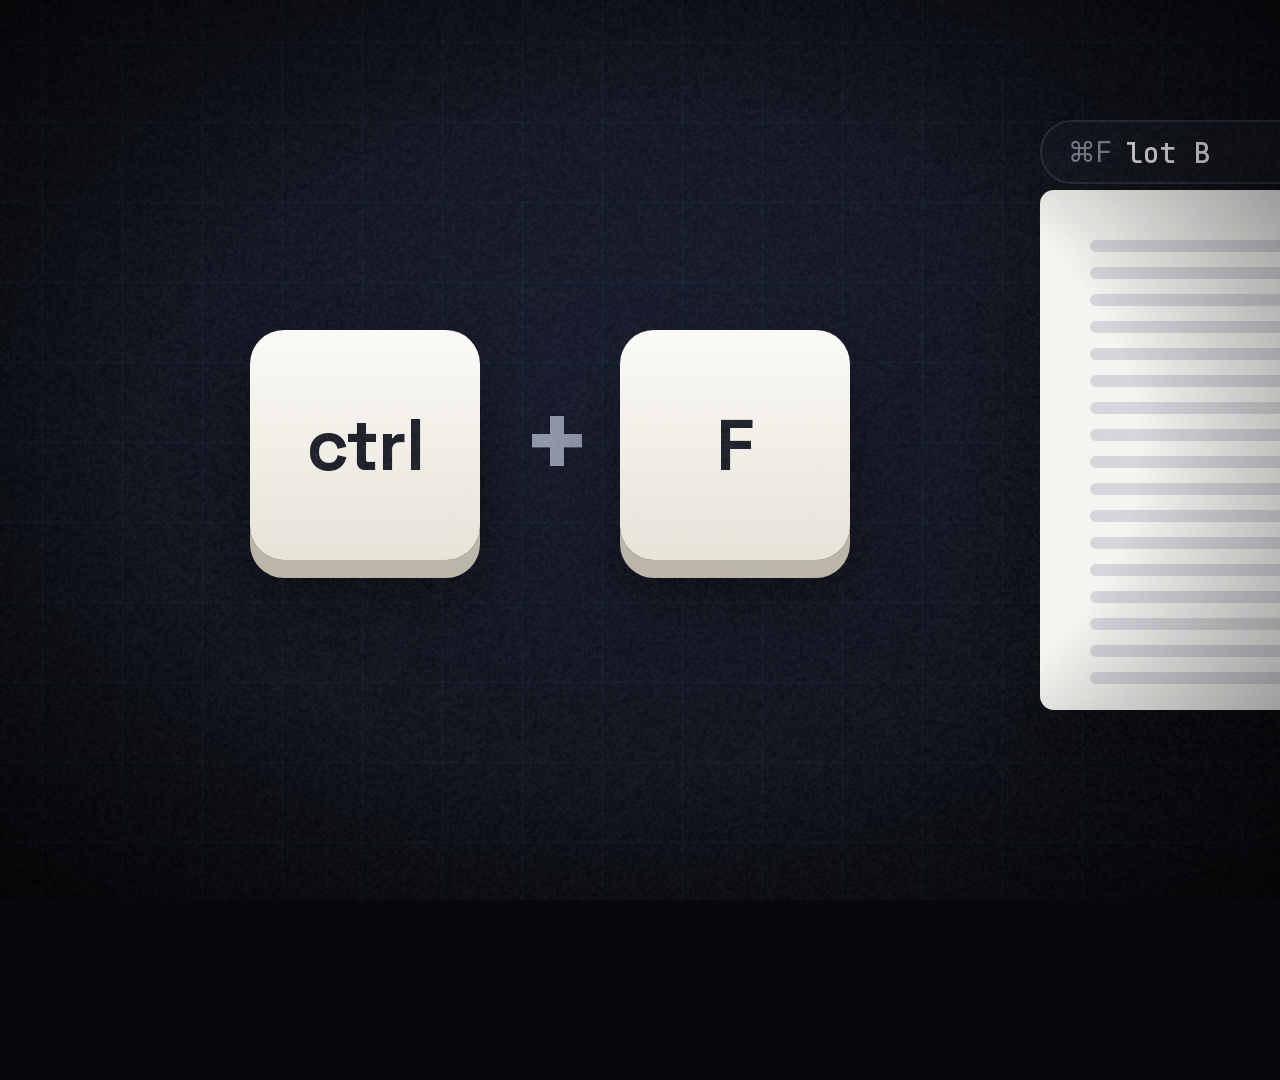
==== commit 5100d865: "Pitch v2: the ctrl-arm ad (112 s) with the real table scan and voice media/ctrl_arm_ad.mp4 replaces " ====
--- a/media/ad/ad.html
+++ b/media/ad/ad.html
@@ -2,100 +2,119 @@
 <html lang="en">
 <head>
 <meta charset="utf-8">
-<title>Trova ad</title>
-
+<title>ctrl-arm</title>
 <link href="fonts/gf.css" rel="stylesheet">
 <script src="gsap.min.js"></script>
 <style>
-:root{--bg:#06070b;--ink:#f3f5fb;--mut:#8d93a6;--mag:#ff2bd6;--cyan:#2ee6ff;--lime:#9dff57;--red:#ff3b4e;--amber:#ffb020}
+:root{--bg:#07080d;--ink:#f3f5fb;--mut:#8d93a6;--mag:#ff2bd6;--cyan:#2ee6ff;--lime:#9dff57;--red:#ff3b4e;--amber:#ffb020;--key:#f2efe6;--keyink:#1b1d26}
 *{box-sizing:border-box;margin:0;padding:0}
 html,body{width:1920px;height:1080px;overflow:hidden;background:var(--bg)}
 body{font-family:Inter,system-ui,sans-serif;color:var(--ink)}
-#stage{position:absolute;inset:0;overflow:hidden;background:radial-gradient(1200px 800px at 50% 45%,#141a2c 0%,#06070b 70%)}
-#grid{position:absolute;inset:-200px;background-image:linear-gradient(rgba(46,230,255,.07) 1px,transparent 1px),linear-gradient(90deg,rgba(46,230,255,.07) 1px,transparent 1px);background-size:80px 80px}
+#stage{position:absolute;inset:0;overflow:hidden;background:radial-gradient(1300px 900px at 50% 42%,#13182a 0%,#07080d 72%)}
+#grid{position:absolute;inset:-200px;background-image:linear-gradient(rgba(46,230,255,.06) 1px,transparent 1px),linear-gradient(90deg,rgba(46,230,255,.06) 1px,transparent 1px);background-size:80px 80px}
 .scene{position:absolute;inset:0;opacity:0}
 .disp{font-family:'Space Grotesk',sans-serif;font-weight:700;letter-spacing:-.02em}
 .mono{font-family:'JetBrains Mono',monospace}
-.c{position:absolute;left:50%;top:50%;transform:translate(-50%,-50%)}
 canvas{position:absolute;inset:0}
-#grain{opacity:.07;mix-blend-mode:screen;pointer-events:none}
-#vign{position:absolute;inset:0;background:radial-gradient(ellipse at center,transparent 55%,rgba(0,0,0,.65) 100%);pointer-events:none}
+#grain{opacity:.06;mix-blend-mode:screen;pointer-events:none}
+#vign{position:absolute;inset:0;background:radial-gradient(ellipse at center,transparent 55%,rgba(0,0,0,.6) 100%);pointer-events:none}
 #flash{position:absolute;inset:0;background:#fff;opacity:0;pointer-events:none}
-/* hook */
-#doc{position:absolute;left:560px;top:250px;width:800px;height:620px;background:#f4f4f1;border-radius:14px;box-shadow:0 40px 120px rgba(0,0,0,.6);overflow:hidden}
-#doc .ln{position:absolute;left:60px;height:14px;border-radius:7px;background:#d4d5da}
-#hl{position:absolute;left:60px;top:300px;width:220px;height:22px;border-radius:4px;background:#ffd400;opacity:0}
-#findbar{position:absolute;left:560px;top:150px;width:800px;height:76px;border-radius:38px;background:#11141d;border:2px solid #2a3042;display:flex;align-items:center;padding:0 30px;gap:18px;font-size:34px}
-#findq{font-family:'JetBrains Mono',monospace;color:#fff;min-width:10px}
-#caret{width:3px;height:40px;background:var(--cyan)}
-#findres{margin-left:auto;font-family:'JetBrains Mono',monospace;font-size:26px;color:var(--mut)}
-.strip{position:absolute;top:0;height:620px;background:#f4f4f1}
-#hookbg{position:absolute;inset:0;background:url(assets/pi_0.jpg) center/cover;filter:blur(3px) brightness(.55);opacity:0}
-.head1{position:absolute;left:0;right:0;text-align:center;font-size:84px}
+.sub{position:absolute;left:0;right:0;bottom:54px;text-align:center;font-size:30px;color:#c9cede;opacity:0}
+.sub i{font-style:normal;color:var(--mut);font-size:26px}
+.head{position:absolute;left:0;right:0;text-align:center;font-size:80px}
+/* keycaps */
+.key{position:absolute;width:230px;height:230px;border-radius:34px;background:linear-gradient(180deg,#fbfaf6,#e6e2d6);box-shadow:0 18px 0 #b9b4a6,0 34px 60px rgba(0,0,0,.55);color:var(--keyink);display:flex;align-items:center;justify-content:center;font:700 72px 'Space Grotesk';letter-spacing:-.02em}
+.key.small{font-size:60px}
+.key.arm{background:linear-gradient(180deg,#ff6ae2,#d80fb2);color:#fff;box-shadow:0 18px 0 #8a0a72,0 34px 60px rgba(255,43,214,.35)}
+.plus{position:absolute;font:700 120px 'Space Grotesk';color:var(--mut)}
+#doc{position:absolute;left:1040px;top:200px;width:640px;height:520px;background:#f4f4f1;border-radius:14px;box-shadow:0 40px 120px rgba(0,0,0,.6);overflow:hidden;opacity:0}
+#doc .ln{position:absolute;left:50px;height:12px;border-radius:6px;background:#d4d5da}
+#hl{position:absolute;left:50px;top:258px;width:190px;height:20px;border-radius:4px;background:#ffd400;opacity:0}
+#findbar{position:absolute;left:1040px;top:120px;width:640px;height:64px;border-radius:32px;background:#11141d;border:2px solid #2a3042;display:flex;align-items:center;padding:0 26px;gap:14px;font-size:28px;opacity:0}
+#findq{font-family:'JetBrains Mono',monospace;color:#fff;min-width:6px}
+#caret{width:3px;height:34px;background:var(--cyan)}
+#findres{margin-left:auto;font-family:'JetBrains Mono',monospace;font-size:22px;color:var(--mut)}
+#hookbg{position:absolute;inset:0;background:url(assets/table_mouse_ruler.jpg) center/cover;filter:brightness(.45);opacity:0}
 /* logo */
-#logo{font-size:300px;line-height:1;display:flex;gap:6px}
-#logo span{display:inline-block}
-#tag{position:absolute;left:0;right:0;top:700px;text-align:center;font-size:52px;font-weight:600}
-#chips{position:absolute;left:0;right:0;top:800px;display:flex;justify-content:center;gap:22px}
-.chip{padding:12px 26px;border-radius:999px;border:2px solid rgba(255,255,255,.18);font-size:28px;font-family:'JetBrains Mono',monospace;background:rgba(255,255,255,.04)}
-.ring{position:absolute;left:960px;top:480px;width:200px;height:200px;margin:-100px 0 0 -100px;border-radius:50%;border:6px solid var(--mag);opacity:0}
+#logo{position:absolute;left:0;right:0;top:330px;display:flex;justify-content:center;align-items:center;gap:40px}
+#logo .key{position:relative}
+#tag{position:absolute;left:0;right:0;top:700px;text-align:center;font-size:54px;font-weight:600}
+#tagit{position:absolute;left:0;right:0;top:775px;text-align:center;font-size:32px;color:var(--mut)}
+#chips{position:absolute;left:0;right:0;top:860px;display:flex;justify-content:center;gap:20px}
+.chip{padding:10px 24px;border-radius:999px;border:2px solid rgba(255,255,255,.16);font-size:26px;font-family:'JetBrains Mono',monospace;background:rgba(255,255,255,.04)}
+.ring{position:absolute;left:960px;top:440px;width:200px;height:200px;margin:-100px 0 0 -100px;border-radius:50%;border:6px solid var(--mag);opacity:0}
+/* scan */
+#scancam{position:absolute;left:100px;top:170px;width:1150px;height:645px;border-radius:18px;overflow:hidden;border:2px solid #232a3c;box-shadow:0 30px 120px rgba(0,0,0,.7);background:#000}
+.pv{position:absolute;inset:0;background-size:cover;background-position:center;opacity:0}
+.hud{position:absolute;font-family:'JetBrains Mono',monospace;font-size:22px;padding:6px 14px;background:rgba(6,7,11,.72);border-radius:8px}
+#rec{width:14px;height:14px;border-radius:50%;background:var(--red);display:inline-block;margin-right:10px}
+.lab{position:absolute;font:700 18px 'JetBrains Mono';color:#000;background:#3cc83c;padding:3px 7px;border-radius:3px;white-space:nowrap;opacity:0}
+#map{position:absolute;left:1300px;top:170px;width:520px;height:645px;border-radius:18px;border:2px solid #232a3c;background:#0b0e18;overflow:hidden}
+#map h4{position:absolute;left:20px;top:16px;font:700 22px 'JetBrains Mono';color:var(--cyan)}
+#count{position:absolute;left:20px;bottom:16px;font:700 64px 'Space Grotesk';color:#fff;line-height:1}
+#count i{display:block;font:500 22px 'JetBrains Mono';color:var(--mut);margin-top:6px}
+#scanhead{position:absolute;left:100px;top:62px;font-size:64px}
+#scanhead b{color:var(--cyan)}
 /* find */
 #cam{position:absolute;left:260px;top:120px;width:1400px;height:788px;border-radius:18px;overflow:hidden;box-shadow:0 30px 120px rgba(0,0,0,.7);border:2px solid #232a3c}
 #camimg{position:absolute;inset:0;background:url(assets/table_mouse_ruler.jpg) center/cover}
 #camclose{position:absolute;inset:0;background:url(assets/red_mouse_close.jpg) center/cover;opacity:0}
-.hud{position:absolute;font-family:'JetBrains Mono',monospace;font-size:22px;padding:6px 14px;background:rgba(6,7,11,.72);border-radius:8px}
-#rec{width:14px;height:14px;border-radius:50%;background:var(--red);display:inline-block;margin-right:10px}
 #beam{position:absolute;top:0;bottom:0;width:180px;left:-200px;background:linear-gradient(90deg,transparent,rgba(46,230,255,.35),rgba(46,230,255,.9),transparent)}
 .bx{position:absolute;border:4px solid var(--mag);border-radius:6px;opacity:0}
 .bx b{position:absolute;left:-4px;top:-38px;background:var(--mag);color:#fff;font:700 24px 'JetBrains Mono';padding:2px 10px;border-radius:4px}
-#bubble{position:absolute;left:120px;top:60px;max-width:760px;background:#fff;color:#111;border-radius:26px 26px 26px 6px;padding:24px 32px;font-size:40px;font-weight:600;opacity:0;box-shadow:0 20px 60px rgba(0,0,0,.5)}
-#wave{display:flex;gap:5px;height:40px;align-items:center;margin-top:12px}
-#wave i{display:block;width:7px;border-radius:4px;background:var(--mag)}
-#grok{position:absolute;right:90px;top:70px;padding:18px 28px;border-radius:18px;background:#0d1020;border:2px solid var(--cyan);font:700 30px 'JetBrains Mono';color:var(--cyan);opacity:0}
-#found{position:absolute;left:260px;bottom:56px;font-size:46px;opacity:0}
-#found b{color:var(--lime)}
+.bubble{position:absolute;max-width:760px;background:#fff;color:#111;border-radius:26px 26px 26px 6px;padding:22px 30px;font-size:38px;font-weight:600;opacity:0;box-shadow:0 20px 60px rgba(0,0,0,.5)}
+.bubble.bot{background:#0d1020;color:#fff;border:2px solid var(--cyan);border-radius:26px 26px 6px 26px}
+.bubble i{display:block;font-style:normal;font-size:24px;color:#6b7080;margin-top:6px;font-weight:500}
+.bubble.bot i{color:#8fb9c2}
+.wave{display:flex;gap:5px;height:36px;align-items:center;margin-top:10px}
+.wave i{display:block;width:7px;border-radius:4px;background:var(--mag);margin:0}
+.bubble.bot .wave i{background:var(--cyan)}
+#grok{position:absolute;right:90px;top:70px;padding:16px 26px;border-radius:18px;background:#0d1020;border:2px solid var(--cyan);font:700 28px 'JetBrains Mono';color:var(--cyan);opacity:0}
 #reticle{position:absolute;width:260px;height:260px;opacity:0}
 #reticle i{position:absolute;width:56px;height:56px;border:6px solid var(--lime)}
-#cap3{position:absolute;left:0;right:0;bottom:40px;text-align:center;font-size:64px;opacity:0}
-/* arm */
+#yes{position:absolute;left:960px;top:560px;transform:translate(-50%,-50%);font:700 150px 'Space Grotesk';color:var(--lime);opacity:0;text-shadow:0 0 60px rgba(157,255,87,.6)}
+/* arm scene */
 #armsvg{position:absolute;left:120px;top:110px;width:900px;height:860px}
 #gate{position:absolute;left:1060px;top:230px;width:740px}
-#gate h2{font-size:58px;margin-bottom:26px}
-.ck{display:flex;align-items:center;gap:18px;font-size:34px;padding:14px 0;border-bottom:1px solid rgba(255,255,255,.08);opacity:0}
+#gate h2{font-size:56px;margin-bottom:22px}
+.ck{display:flex;align-items:center;gap:18px;font-size:32px;padding:13px 0;border-bottom:1px solid rgba(255,255,255,.08);opacity:0}
 .ck i{width:42px;height:42px;border-radius:10px;background:rgba(157,255,87,.15);color:var(--lime);display:flex;align-items:center;justify-content:center;font-style:normal;font-weight:800}
-#stage4lbl{position:absolute;left:150px;top:80px;font:700 30px 'JetBrains Mono';color:var(--cyan)}
+#stage4lbl{position:absolute;left:150px;top:80px;font:700 28px 'JetBrains Mono';color:var(--cyan)}
 #stopw{position:absolute;left:300px;top:420px;font-size:160px;color:var(--red);opacity:0;text-shadow:0 0 60px rgba(255,59,78,.8)}
-#confirm{position:absolute;left:620px;top:240px;padding:12px 22px;border-radius:12px;background:#0f1a10;border:2px solid var(--lime);color:var(--lime);font:700 26px 'JetBrains Mono';opacity:0}
 /* changes */
 .pane{position:absolute;top:210px;width:860px;height:645px;border-radius:16px;overflow:hidden;border:2px solid #232a3c}
 .pane .img{position:absolute;inset:0;background-size:cover;background-position:center}
-.ptag{position:absolute;left:16px;top:14px;font:700 26px 'JetBrains Mono';padding:6px 14px;border-radius:8px;background:rgba(6,7,11,.75)}
+.ptag{position:absolute;left:16px;top:14px;font:700 24px 'JetBrains Mono';padding:6px 14px;border-radius:8px;background:rgba(6,7,11,.75)}
 #wipe{position:absolute;top:0;bottom:0;width:6px;background:var(--cyan);box-shadow:0 0 40px var(--cyan);left:0}
 #addbox{position:absolute;border:6px solid var(--red);border-radius:10px;opacity:0;box-shadow:0 0 40px rgba(255,59,78,.7)}
 #addlbl{position:absolute;background:var(--red);color:#fff;font:800 24px Inter;padding:7px 14px;border-radius:8px;opacity:0;white-space:nowrap}
-#stamp{position:absolute;left:960px;top:560px;font-size:150px;color:var(--red);border:12px solid var(--red);border-radius:24px;padding:0 40px;opacity:0;background:rgba(6,7,11,.55);white-space:nowrap}
-.badge{position:absolute;font-size:32px;padding:14px 24px;border-radius:14px;background:rgba(255,255,255,.06);border:2px solid rgba(255,255,255,.14);opacity:0}
-.title{position:absolute;left:0;right:0;top:70px;text-align:center;font-size:72px}
+#stamp{position:absolute;left:960px;top:540px;font-size:150px;color:var(--red);border:12px solid var(--red);border-radius:24px;padding:0 40px;opacity:0;background:rgba(6,7,11,.55);white-space:nowrap}
+.badge{position:absolute;font-size:30px;padding:13px 22px;border-radius:14px;background:rgba(255,255,255,.06);border:2px solid rgba(255,255,255,.14);opacity:0}
+.title{position:absolute;left:0;right:0;top:64px;text-align:center;font-size:70px}
 /* 3d */
-#c3d{opacity:1}
 .dim{position:absolute;font:700 40px 'JetBrains Mono';color:var(--cyan);opacity:0}
-/* cases */
-.card{position:absolute;width:540px;height:300px;border-radius:26px;padding:34px;background:linear-gradient(160deg,rgba(255,255,255,.09),rgba(255,255,255,.02));border:2px solid rgba(255,255,255,.12);opacity:0}
-.card .ic{font-size:72px}
-.card h3{font:700 40px 'Space Grotesk';margin-top:14px}
-.card p{font-size:26px;color:#c9cede;margin-top:10px}
+#nextbadge{position:absolute;left:1330px;top:640px;padding:8px 18px;border-radius:999px;border:2px solid var(--amber);color:var(--amber);font:700 22px 'JetBrains Mono';opacity:0}
+/* ceiling */
+#phone{position:absolute;right:120px;bottom:120px;width:420px;height:230px;border-radius:28px;background:#f6f6f3;color:#111;box-shadow:0 30px 90px rgba(0,0,0,.6);padding:24px 26px;opacity:0;transform:translateY(60px)}
+#phone .app{font:700 22px 'JetBrains Mono';color:#b4009e}
+#phone .t{font:700 34px 'Space Grotesk';margin-top:6px;padding-right:130px}
+#phone .d{font-size:24px;color:#555;margin-top:4px;padding-right:130px}
+#phone .thumb{position:absolute;right:22px;top:24px;width:110px;height:110px;border-radius:18px;background:#0d1020;overflow:hidden}
+#ceilhead{position:absolute;left:100px;top:70px;width:900px;font-size:72px;opacity:0}
+#ceilhead b{color:var(--mag)}
+#ceilsub{position:absolute;left:100px;top:300px;width:760px;font-size:36px;color:#c9cede;opacity:0;line-height:1.3}
+#scaleline{position:absolute;left:0;right:0;top:470px;text-align:center;font-size:88px;opacity:0}
 /* market */
 .stat{position:absolute;top:300px;width:540px;text-align:center;opacity:0}
 .stat .big{font:700 104px 'Space Grotesk';background:linear-gradient(90deg,var(--mag),var(--cyan));-webkit-background-clip:text;background-clip:text;color:transparent}
 .stat .lbl{font-size:30px;color:#c9cede;margin-top:10px}
-.bar{position:absolute;bottom:200px;width:120px;border-radius:12px 12px 0 0;background:linear-gradient(180deg,var(--cyan),rgba(46,230,255,.15));height:0}
 #src{position:absolute;left:0;right:0;bottom:36px;text-align:center;font-size:20px;color:var(--mut)}
-#brain{position:absolute;left:0;right:0;top:880px;text-align:center;font-size:40px;opacity:0}
+#brain{position:absolute;left:0;right:0;top:860px;text-align:center;font-size:40px;opacity:0}
 /* close */
-.pill{position:absolute;font:700 46px 'Space Grotesk';padding:18px 40px;border-radius:999px;border:3px solid var(--mag);opacity:0;white-space:nowrap}
-#live{position:absolute;left:0;right:0;top:820px;text-align:center;font:700 54px 'JetBrains Mono';opacity:0}
+.pill{position:absolute;font:700 44px 'Space Grotesk';padding:16px 38px;border-radius:999px;border:3px solid var(--mag);opacity:0;white-space:nowrap}
+#live{position:absolute;left:0;right:0;top:860px;text-align:center;font:700 54px 'JetBrains Mono';opacity:0}
 #livedot{display:inline-block;width:30px;height:30px;border-radius:50%;background:var(--red);margin-right:18px;vertical-align:middle}
-#foot{position:absolute;left:0;right:0;top:720px;text-align:center;font-size:34px;color:#c9cede;opacity:0}
+#foot{position:absolute;left:0;right:0;top:770px;text-align:center;font-size:32px;color:#c9cede;opacity:0}
 </style>
 </head>
 <body>
@@ -103,48 +122,72 @@
   <div id="grid"></div>
   <canvas id="fx" width="1920" height="1080"></canvas>
 
-  <!-- S1 HOOK -->
+  <!-- S1 HOOK: keycaps -->
   <div class="scene" id="s1">
     <div id="hookbg"></div>
-    <div id="docwrap"><div id="doc"></div></div>
+    <div class="key" id="kctrl" style="left:250px;top:330px">ctrl</div>
+    <div class="plus" id="kplus" style="left:520px;top:365px">+</div>
+    <div class="key" id="kf" style="left:620px;top:330px">F</div>
+    <div class="key arm" id="karm" style="left:620px;top:330px;opacity:0">arm</div>
     <div id="findbar"><span style="color:var(--mut)">⌘F</span><span id="findq"></span><span id="caret"></span><span id="findres"></span></div>
-    <div class="head1 disp" id="h1a" style="top:910px;opacity:0">Every document has <span style="color:var(--cyan)">CTRL+F</span>.</div>
-    <div class="head1 disp" id="h1b" style="top:910px;opacity:0">The real world <span style="color:var(--mag)">doesn't.</span></div>
+    <div id="doc"></div>
+    <div class="head disp" id="h1a" style="top:880px;opacity:0">Every document has a <span style="color:var(--cyan)">find</span> key.</div>
+    <div class="head disp" id="h1b" style="top:880px;opacity:0">Your desk <span style="color:var(--mag)">doesn't.</span></div>
   </div>
 
   <!-- S2 LOGO -->
   <div class="scene" id="s2">
     <div class="ring" id="r1"></div><div class="ring" id="r2"></div><div class="ring" id="r3"></div>
-    <div class="c disp" id="logo" style="top:420px"><span>T</span><span>R</span><span>O</span><span>V</span><span>A</span></div>
-    <div id="tag" class="disp">CTRL+F for the <span style="color:var(--mag)">physical world</span></div>
-    <div id="chips"><div class="chip">Grok vision</div><div class="chip">xArm 5 + Pi camera</div><div class="chip">voice · EN · IT</div><div class="chip">"trova" = find</div></div>
-  </div>
-
-  <!-- S3 FIND -->
+    <div id="logo"><div class="key" id="lk1" style="width:300px;height:300px;font-size:96px">ctrl</div><div class="plus" style="position:relative">+</div><div class="key arm" id="lk2" style="width:300px;height:300px;font-size:96px">arm</div></div>
+    <div id="tag" class="disp">Find anything. <span style="color:var(--mag)">For real.</span></div>
+    <div id="tagit"><i>Trova qualsiasi cosa, davvero. Parla italiano.</i></div>
+    <div id="chips"><div class="chip">Grok vision + voice</div><div class="chip">xArm 5 · Pi camera</div><div class="chip">no training</div><div class="chip">IT · EN</div></div>
+  </div>
+
+  <!-- S3 TABLE SCAN 360 -->
   <div class="scene" id="s3">
+    <div id="scanhead" class="disp">It turns once. <b>It knows the table.</b></div>
+    <div id="scancam">
+      <div class="pv" id="pv0" style="background-image:url(assets/pi_2.jpg)"></div>
+      <div class="pv" id="pv1" style="background-image:url(assets/pi_0.jpg)"></div>
+      <div class="pv" id="pv2" style="background-image:url(assets/pi_1.jpg)"></div>
+      <div class="pv" id="pv3" style="background-image:url(assets/pi_3.jpg)"></div>
+      <div id="labels"></div>
+      <div class="hud" style="left:18px;top:18px"><span id="rec"></span>ARM CAM · 360° SCAN</div>
+      <div class="hud" id="pvhud" style="right:18px;top:18px">FOTO 1/12 · J1 −30°</div>
+      <div class="hud" id="scanvoice" style="left:18px;bottom:18px;color:var(--cyan);opacity:0">🔊 “Scansione del tavolo in corso.”</div>
+    </div>
+    <div id="map"><h4>MAPPA · robot mm</h4><canvas id="mapc" width="520" height="645" style="position:absolute;inset:0"></canvas>
+      <div id="count">0<i>oggetti · 12 foto · 1 min</i></div></div>
+    <div class="sub" id="sub3">Real run, this morning: 12 photos, 84 objects named and placed in millimetres — in one minute.</div>
+  </div>
+
+  <!-- S4 FIND + VOICE -->
+  <div class="scene" id="s4">
     <div id="cam">
       <div id="camimg"></div><div id="camclose"></div>
       <div id="beam"></div>
       <div id="boxes"></div>
       <div id="reticle"><i style="left:0;top:0;border-right:0;border-bottom:0"></i><i style="right:0;top:0;border-left:0;border-bottom:0"></i><i style="left:0;bottom:0;border-right:0;border-top:0"></i><i style="right:0;bottom:0;border-left:0;border-top:0"></i></div>
-      <div class="hud" id="camhud" style="left:18px;bottom:18px"><span id="rec"></span>ARM CAM · Pi IMX219 · LIVE</div>
-      <div class="hud" id="viewhud" style="right:18px;bottom:18px">SURVEY VIEW</div>
+      <div class="hud" style="left:18px;bottom:18px"><span id="rec2" style="width:14px;height:14px;border-radius:50%;background:var(--red);display:inline-block;margin-right:10px"></span>ARM CAM · LIVE</div>
+      <div class="hud" id="viewhud" style="right:18px;bottom:18px">LOOK POSE · Z 404 mm</div>
     </div>
-    <div id="bubble">“Trova, dov'è il mouse rosso?”<div id="wave"></div></div>
+    <div class="bubble" id="b1" style="left:120px;top:60px">“Trovami il mouse rosso.”<div class="wave" id="w1"></div><i>Find me the red mouse.</i></div>
     <div id="grok">GROK ▸ reading the scene…</div>
-    <div id="found" class="disp"><b>FOUND</b> · red mouse · 0.94 · <span class="mono" style="color:var(--cyan)">1.8 s</span></div>
-    <div id="cap3" class="disp">Ask in words. Show a photo. <span style="color:var(--lime)">It points.</span></div>
-  </div>
-
-  <!-- S4 ARM + SAFETY -->
-  <div class="scene" id="s4">
-    <div id="stage4lbl">STAGE 1 · AIM 300 mm</div>
+    <div class="bubble bot" id="b2" style="right:120px;top:600px">“Numero 7, mouse rosso. Mi metto sopra, alla stessa altezza. Confermi?”<div class="wave" id="w2"></div><i>#7, red mouse. I’ll go over it at the same height. Confirm?</i></div>
+    <div id="yes" class="disp">Sì.</div>
+    <div class="sub" id="sub4">Ask in Italian or English. It answers, plans the move, and asks before it moves.</div>
+  </div>
+
+  <!-- S5 ARM + SAFETY -->
+  <div class="scene" id="s5">
+    <div id="stage4lbl">LEAN OVER · same height · 92 mm/s</div>
     <svg id="armsvg" viewBox="0 0 900 860">
       <defs><linearGradient id="lk" x1="0" x2="1"><stop offset="0" stop-color="#f6f7fb"/><stop offset="1" stop-color="#c9ceda"/></linearGradient>
         <radialGradient id="glow"><stop offset="0" stop-color="#9dff57" stop-opacity=".9"/><stop offset="1" stop-color="#9dff57" stop-opacity="0"/></radialGradient></defs>
       <rect x="0" y="800" width="900" height="8" fill="#2a3042"/>
       <rect x="560" y="760" width="90" height="40" rx="10" fill="#ff2bd6"/>
-      <text x="605" y="840" fill="#8d93a6" font-family="JetBrains Mono" font-size="22" text-anchor="middle">target</text>
+      <text x="605" y="840" fill="#8d93a6" font-family="JetBrains Mono" font-size="22" text-anchor="middle">#7</text>
       <g id="j0" transform="translate(220,800)">
         <rect x="-70" y="-30" width="140" height="30" rx="8" fill="#9aa1b3"/>
         <rect x="-45" y="-200" width="90" height="175" rx="22" fill="url(#lk)"/>
@@ -168,67 +211,70 @@
         </g>
       </g>
     </svg>
-    <div id="confirm">operator: confirm stage? [y] ✓</div>
+    <div class="bubble" id="b3" style="left:420px;top:150px">“Stop!”<i>any word, any language, no model in between</i></div>
     <div id="stopw" class="disp">STOP</div>
     <div id="gate">
       <h2 class="disp">Every move passes <span style="color:var(--cyan)">one gate</span>.</h2>
       <div class="ck"><i>✓</i>Workspace box · IK · joint limits</div>
-      <div class="ck"><i>✓</i>Speed capped · 20 mm/s</div>
+      <div class="ck"><i>✓</i>Speed capped at the tool, not the joint</div>
       <div class="ck"><i>✓</i>Camera &amp; cable clearance</div>
-      <div class="ck"><i>✓</i>Operator confirms each stage</div>
+      <div class="ck"><i>✓</i>Operator confirms each move</div>
       <div class="ck"><i style="background:rgba(255,59,78,.18);color:var(--red)">■</i>STOP latches · never waits for AI</div>
     </div>
   </div>
 
-  <!-- S5 WHAT CHANGED -->
-  <div class="scene" id="s5">
+  <!-- S6 WHAT CHANGED -->
+  <div class="scene" id="s6">
     <div class="title disp">What changed? <span style="color:var(--mag)">Line clearance</span> in seconds.</div>
-    <div class="pane" id="pref" style="left:80px"><div class="img" style="background-image:url(assets/pi_0.jpg)"></div><div class="ptag">REFERENCE · approved 09:14</div></div>
-    <div class="pane" id="pnow" style="left:980px"><div class="img" style="background-image:url(assets/pi_1.jpg)"></div><div class="ptag">NOW · 09:31</div><div id="wipe"></div>
+    <div class="pane" id="pref" style="left:80px"><div class="img" style="background-image:url(assets/pi_0.jpg)"></div><div class="ptag">REFERENCE · approved</div></div>
+    <div class="pane" id="pnow" style="left:980px"><div class="img" style="background-image:url(assets/pi_1.jpg)"></div><div class="ptag">NOW</div><div id="wipe"></div>
       <div id="addbox"></div><div id="addlbl">ADDED · black cap · foreign object</div></div>
     <div id="stamp" class="disp">NOT CLEAR</div>
-    <div class="badge" id="bg1" style="left:80px;top:905px">✓ shadows, glare, hands rejected by Grok</div>
-    <div class="badge" id="bg2" style="left:740px;top:905px">✍ operator signs · PDF record</div>
-    <div class="badge" id="bg3" style="left:1270px;top:905px">⛓ SHA-256 audit trail · Annex 22</div>
-  </div>
-
-  <!-- S6 3D -->
-  <div class="scene" id="s6">
+    <div class="bubble bot" id="b4" style="left:560px;top:860px;font-size:32px;padding:16px 26px">🔊 “Linea non libera. Un oggetto aggiunto: un cappellino nero.”</div>
+    <div class="badge" id="bg1" style="left:80px;top:905px">✓ shadows, glare, hands rejected</div>
+    <div class="badge" id="bg2" style="left:720px;top:905px">✍ operator signs · PDF record</div>
+    <div class="badge" id="bg3" style="left:1240px;top:905px">⛓ tamper-proof audit trail</div>
+  </div>
+
+  <!-- S7 3D + second arm -->
+  <div class="scene" id="s7">
     <canvas id="c3d" width="1920" height="1080"></canvas>
-    <div class="title disp" id="t6">And it sees in <span style="color:var(--cyan)">3D</span>.</div>
-    <div class="dim" id="d1" style="left:1330px;top:760px">104 × 67 × 39 mm</div>
-    <div class="dim" id="d2" style="left:1330px;top:820px;font-size:28px;color:#c9cede">12-view orbit · 60 photos<br>COLMAP · Open3D mesh</div>
-  </div>
-
-  <!-- S7 USE CASES -->
-  <div class="scene" id="s7">
-    <div class="title disp">One skill. <span style="color:var(--mag)">Every industry.</span></div>
-    <div class="card" id="u1" style="left:120px;top:230px"><div class="ic">💊</div><h3>Pharma line clearance</h3><p>No leftover from the last batch. Ever.</p></div>
-    <div class="card" id="u2" style="left:690px;top:230px"><div class="ic">📦</div><h3>Warehouses</h3><p>Find and pick by description, not SKU.</p></div>
-    <div class="card" id="u3" style="left:1260px;top:230px"><div class="ic">🧪</div><h3>Labs &amp; hospitals</h3><p>“Where's the sterile kit?” Just ask.</p></div>
-    <div class="card" id="u4" style="left:120px;top:570px"><div class="ic">🏭</div><h3>Quality inspection</h3><p>Spot what changed on the line, with a reason.</p></div>
-    <div class="card" id="u5" style="left:690px;top:570px"><div class="ic">🏛️</div><h3>Museums &amp; retail</h3><p>Inventory with a camera on an arm.</p></div>
-    <div class="card" id="u6" style="left:1260px;top:570px"><div class="ic">🦾</div><h3>Assistive robots</h3><p>Finds things for people who can't.</p></div>
-  </div>
-
-  <!-- S8 MARKET -->
+    <div class="title disp" id="t7">It sees in <span style="color:var(--cyan)">3D</span>.</div>
+    <div class="bubble bot" id="b5" style="left:120px;top:780px;font-size:32px;padding:16px 26px">🔊 “Giralo, per favore.”<i>Turn it, please — the camera arm asks for the views it is missing.</i></div>
+    <div class="dim" id="d1" style="left:1330px;top:300px">104 × 67 × 39 mm</div>
+    <div class="dim" id="d2" style="left:1330px;top:360px;font-size:26px;color:#c9cede">12 views · 220° orbit · 350 mm<br>COLMAP · Open3D mesh</div>
+    <div id="nextbadge">NEXT · a second arm turns it for you</div>
+    <div class="sub" id="sub7" style="bottom:34px">Twelve photos around the object, a real orbit from this morning’s log, and a mesh you can measure.</div>
+  </div>
+
+  <!-- S8 CEILING: scale -->
   <div class="scene" id="s8">
+    <canvas id="cceil" width="1920" height="1080"></canvas>
+    <div id="ceilhead" class="disp">Hang it from the <b>ceiling</b>.</div>
+    <div id="ceilsub">Put anything on the desk. Keep working.<br>The model lands on your phone.</div>
+    <div id="phone"><div class="app">ctrl-arm</div><div class="t">Modello 3D pronto</div><div class="d">tazza_01.glb · 2 min 10 s · 0.3 mm</div>
+      <div class="thumb"><svg viewBox="0 0 110 110" width="110" height="110"><ellipse cx="55" cy="36" rx="30" ry="11" fill="none" stroke="#2ee6ff" stroke-width="2"/><ellipse cx="55" cy="78" rx="30" ry="11" fill="none" stroke="#2ee6ff" stroke-width="2"/><line x1="25" y1="36" x2="25" y2="78" stroke="#2ee6ff" stroke-width="2"/><line x1="85" y1="36" x2="85" y2="78" stroke="#2ee6ff" stroke-width="2"/><path d="M85 48 q22 10 0 22" fill="none" stroke="#2ee6ff" stroke-width="2"/></svg></div></div>
+    <div id="scaleline" class="disp">Any arm. Any camera. <span style="color:var(--cyan)">One brain.</span></div>
+  </div>
+
+  <!-- S9 MARKET -->
+  <div class="scene" id="s9">
     <div class="title disp">A real market. <span style="color:var(--cyan)">A ready channel.</span></div>
-    <div class="stat" id="m1" style="left:90px"><div class="big"><span id="n1">$0B</span></div><div class="lbl">machine vision market 2025<br>→ <b id="n1b">$23.6B</b> by 2030</div></div>
+    <div class="stat" id="m1" style="left:90px"><div class="big"><span id="n1">$0B</span></div><div class="lbl">machine vision market 2025<br>→ <b>$23.6B</b> by 2030</div></div>
     <div class="stat" id="m2" style="left:690px"><div class="big"><span id="n2">$0B</span></div><div class="lbl">pharma inspection machines<br>growing 7.5–10% a year</div></div>
     <div class="stat" id="m3" style="left:1290px"><div class="big"><span id="n3">0</span></div><div class="lbl">SEA Vision inspection systems<br>already installed worldwide</div></div>
-    <div id="brain" class="disp">Trova = the <span style="color:var(--mag)">brain</span> for the cameras and cobots factories already own.</div>
+    <div id="brain" class="disp">Software per line, on the cameras and cobots a plant <span style="color:var(--mag)">already owns</span>.</div>
     <div id="src">Sources: MarketsandMarkets (2025) · Research and Markets (2025) · SEA Vision / Marchesini (2025)</div>
   </div>
 
-  <!-- S9 CLOSE -->
-  <div class="scene" id="s9">
-    <div class="pill" id="p1" style="left:170px;top:200px">No training</div>
-    <div class="pill" id="p2" style="left:620px;top:200px;border-color:var(--cyan)">Ask in words</div>
-    <div class="pill" id="p3" style="left:1140px;top:200px;border-color:var(--lime)">Safe by design</div>
-    <div class="pill" id="p4" style="left:420px;top:330px;border-color:var(--amber)">Every decision audited</div>
-    <div class="pill" id="p5" style="left:1030px;top:330px">Pi camera + any cobot</div>
-    <div class="c disp" id="logo2" style="top:560px;font-size:220px">TROVA</div>
+  <!-- S10 CLOSE -->
+  <div class="scene" id="s10">
+    <div class="pill" id="p1" style="left:170px;top:190px">No training</div>
+    <div class="pill" id="p2" style="left:600px;top:190px;border-color:var(--cyan)">Parla italiano</div>
+    <div class="pill" id="p3" style="left:1120px;top:190px;border-color:var(--lime)">Safe by design</div>
+    <div class="pill" id="p4" style="left:400px;top:320px;border-color:var(--amber)">Every decision audited</div>
+    <div class="pill" id="p5" style="left:1010px;top:320px">Scans while you work</div>
+    <div id="logo2" style="position:absolute;left:0;right:0;top:470px;display:flex;justify-content:center;align-items:center;gap:36px"><div class="key" style="position:relative;width:240px;height:240px;font-size:80px">ctrl</div><div class="plus" style="position:relative;font-size:100px">+</div><div class="key arm" style="position:relative;width:240px;height:240px;font-size:80px">arm</div></div>
     <div id="foot">Grok Hackathon · Pavia · Track A · CTRL+F: SEA</div>
     <div id="live"><span id="livedot"></span>Now — live.</div>
   </div>
@@ -239,198 +285,299 @@
 </div>
 
 <script>
-// ------------------------------------------------------------------ deterministic helpers
 function rng(seed){let s=seed>>>0||1;return()=>{s^=s<<13;s^=s>>>17;s^=s<<5;return((s>>>0)%100000)/100000}}
 const $=id=>document.getElementById(id);
-const fx=$('fx').getContext('2d'), g3=$('c3d').getContext('2d'), gr=$('grain').getContext('2d');
-
-// document lines (hook)
-(()=>{const d=$('doc');const r=rng(7);for(let i=0;i<20;i++){const l=document.createElement('div');l.className='ln';l.style.top=(60+i*27)+'px';l.style.width=(380+r()*340)+'px';d.appendChild(l)}
-  d.appendChild(Object.assign(document.createElement('div'),{id:'hl'}));
-  // strips for the shatter
-  const w=$('docwrap');for(let i=0;i<10;i++){const s=document.createElement('div');s.className='strip';s.id='st'+i;s.style.left=(560+i*80)+'px';s.style.top='250px';s.style.width='80px';s.style.opacity=0;w.appendChild(s)}})();
-// waveform bars
-(()=>{const w=$('wave');for(let i=0;i<34;i++){w.appendChild(document.createElement('i'))}})();
-// boxes on the real top-down frame (1600x900 source -> 1400x788 view)
-const SX=1400/1600, SY=788/900;
-const BOX=[[305,108,460,288,'mouse'],[540,232,778,468,'marker'],[1058,200,1182,575,'pliers'],[488,560,652,812,'pen'],[805,695,935,830,'cup'],[700,800,860,900,'phone'],[1015,555,1138,748,'ticket'],[1300,272,1442,398,'charger'],[1380,345,1600,745,'box']];
-(()=>{const b=$('boxes');BOX.forEach((q,i)=>{const e=document.createElement('div');e.className='bx';e.id='bx'+i;e.style.left=q[0]*SX+'px';e.style.top=q[1]*SY+'px';e.style.width=(q[2]-q[0])*SX+'px';e.style.height=(q[3]-q[1])*SY+'px';e.innerHTML='<b>'+(i+1)+'</b>';b.appendChild(e)})})();
+const fx=$('fx').getContext('2d'),g3=$('c3d').getContext('2d'),gc=$('cceil').getContext('2d'),gm=$('mapc').getContext('2d'),gr=$('grain').getContext('2d');
+
+// doc lines
+(()=>{const d=$('doc'),r=rng(7);for(let i=0;i<17;i++){const l=document.createElement('div');l.className='ln';l.style.top=(50+i*27)+'px';l.style.width=(300+r()*260)+'px';d.appendChild(l)}d.appendChild(Object.assign(document.createElement('div'),{id:'hl'}))})();
+// waveforms
+['w1','w2'].forEach(id=>{const w=$(id);for(let i=0;i<34;i++)w.appendChild(document.createElement('i'))});
+// find boxes on the top-down frame (1600x900 -> 1400x788)
+const SX=1400/1600,SY=788/900;
+const BOX=[[305,108,460,288,'mouse rosso'],[540,232,778,468,'marker'],[1058,200,1182,575,'pinze'],[488,560,652,812,'penna'],[805,695,935,830,'tazzina'],[700,800,860,900,'telefono'],[1015,555,1138,748,'biglietto'],[1300,272,1442,398,'caricatore'],[1380,345,1600,745,'scatola']];
+(()=>{const b=$('boxes');BOX.forEach((q,i)=>{const e=document.createElement('div');e.className='bx';e.id='bx'+i;e.style.left=q[0]*SX+'px';e.style.top=q[1]*SY+'px';e.style.width=(q[2]-q[0])*SX+'px';e.style.height=(q[3]-q[1])*SY+'px';e.innerHTML='<b>'+(i===0?7:i+1)+'</b>';b.appendChild(e)})})();
 const R=$('reticle');R.style.left=((305+460)/2*SX-130)+'px';R.style.top=((108+288)/2*SY-130)+'px';
-
-// added cap box on the "now" pane (1200x901 source shown cover in 860x645)
-(()=>{const s=Math.max(860/1200,645/901),ox=(860-1200*s)/2,oy=(645-901*s)/2;const b=[378,398,722,792];
-  const a=$('addbox');a.style.left=(ox+b[0]*s)+'px';a.style.top=(oy+b[1]*s)+'px';a.style.width=((b[2]-b[0])*s)+'px';a.style.height=((b[3]-b[1])*s)+'px';
-  const l=$('addlbl');l.style.left=(ox+b[0]*s)+'px';l.style.top=(oy+b[1]*s-58)+'px'})();
-
-// ------------------------------------------------------------------ the timeline
+// real-style green labels on the scan photos (1200x901 -> 1150x645 cover)
+const SCL=(()=>{const s=Math.max(1150/1200,645/901),ox=(1150-1200*s)/2,oy=(645-901*s)/2;return(x,y)=>[ox+x*s,oy+y*s]})();
+const LABELS={pv0:[[612,40,'#1 bottiglia 612 -40'],[1055,330,'#3 alimentatore 599 -106'],[730,275,'#2 spina 540 -70']],
+  pv1:[[612,55,'#1 bottiglia 612 -40'],[300,120,'#2 cappellino 470 60'],[1000,280,'#3 spina 520 -85'],[250,520,'#4 evidenziatore 410 95'],[810,520,'#5 auricolari 455 -30']],
+  pv2:[[612,55,'#1 bottiglia 612 -40'],[290,230,'#4 cappellino 470 60'],[740,375,'#2 spina 540 -70'],[900,300,'#3 alimentatore 599 -106'],[220,520,'#6 evidenziatore 410 95'],[810,520,'#5 auricolari 455 -30']],
+  pv3:[[612,55,'#1 bottiglia 612 -40'],[300,120,'#2 cappellino 470 60'],[245,690,'#3 evidenziatore 410 95'],[760,720,'#4 auricolari 455 -30']]};
+(()=>{for(const k in LABELS)LABELS[k].forEach((q,i)=>{const e=document.createElement('div');e.className='lab';e.id=k+'l'+i;const p=SCL(q[0],q[1]);e.style.left=p[0]+'px';e.style.top=(p[1]-30)+'px';e.textContent=q[2];$(k).appendChild(e)})})();
+// added cap box on the "now" pane
+(()=>{const s=Math.max(860/1200,645/901),ox=(860-1200*s)/2,oy=(645-901*s)/2;const b=[378,398,722,792];const a=$('addbox');a.style.left=(ox+b[0]*s)+'px';a.style.top=(oy+b[1]*s)+'px';a.style.width=((b[2]-b[0])*s)+'px';a.style.height=((b[3]-b[1])*s)+'px';const l=$('addlbl');l.style.left=(ox+b[0]*s)+'px';l.style.top=(oy+b[1]*s-58)+'px'})();
+
+// ------------------------------------------------------------------ timeline
+const T={hook:0,logo:7.5,scan:13,find:27,arm:43,chg:51,d3:62,ceil:75,mkt:96,close:103,end:112};
 const tl=gsap.timeline({paused:true});
-const T={hook:0,logo:7,find:12,arm:25,chg:34.5,d3:45,cases:53,mkt:63,close:73,end:83};
 function show(id,t0,t1,fade=.35){tl.set('#'+id,{opacity:0},0);tl.to('#'+id,{opacity:1,duration:fade},t0);if(t1)tl.to('#'+id,{opacity:0,duration:fade},t1-fade)}
 function whoosh(t){tl.fromTo('#stage',{filter:'blur(0px)'},{filter:'blur(10px)',duration:.12,yoyo:true,repeat:1,ease:'power2.in',immediateRender:false},t-.12)}
 function flash(t,a=.9){tl.fromTo('#flash',{opacity:a},{opacity:0,duration:.45,ease:'power2.out',immediateRender:false},t)}
+function shake(t,px=12,n=5){tl.fromTo('#stage',{x:-px},{x:px,duration:.05,repeat:n,yoyo:true,immediateRender:false},t);tl.set('#stage',{x:0},t+.05*(n+1))}
+function press(id,t){tl.to('#'+id,{y:14,boxShadow:'0 4px 0 #b9b4a6,0 10px 30px rgba(0,0,0,.5)',duration:.08},t);tl.to('#'+id,{y:0,boxShadow:'0 18px 0 #b9b4a6,0 34px 60px rgba(0,0,0,.55)',duration:.18,ease:'back.out(3)'},t+.12)}
 tl.to('#grid',{x:80,y:80,duration:T.end,ease:'none'},0);
 
-// S1 hook --------------------------------------------------------
+// S1 hook ---------------------------------------------------------
 show('s1',0,T.logo,.2);
-tl.from('#findbar',{y:-120,opacity:0,duration:.6,ease:'back.out(1.6)'},.2);
-tl.from('#doc',{y:200,opacity:0,rotateX:30,duration:.8,ease:'power3.out'},.3);
-const Q='lot B777';for(let i=0;i<=Q.length;i++){tl.set('#findq',{textContent:Q.slice(0,i)},1.0+i*.11)}
-tl.set('#findres',{textContent:'1 of 1'},2.1);tl.to('#hl',{opacity:1,duration:.15},2.1);tl.fromTo('#hl',{scaleX:0,transformOrigin:'left'},{scaleX:1,duration:.3},2.1);
-tl.to('#h1a',{opacity:1,y:-10,duration:.5,ease:'power3.out'},2.3);
-tl.to('#h1a',{opacity:0,duration:.25},4.3);
-// shatter: the page becomes strips that fly away, the real table appears behind
-tl.set('#doc',{opacity:0},4.5);tl.set('.strip',{opacity:1},4.5);
-for(let i=0;i<10;i++){tl.to('#st'+i,{y:(i%2?-1:1)*(500+i*40),x:(i-4.5)*60,rotation:(i%2?-1:1)*(25+i*4),opacity:0,duration:1.1,ease:'power3.in'},4.5+i*.03)}
-tl.to('#hookbg',{opacity:1,duration:.6},4.5);
-tl.set('#findq',{textContent:'red mouse'},4.6);tl.set('#findres',{textContent:'0 results',color:'#ff3b4e'},4.7);
-tl.fromTo('#findbar',{x:-14},{x:14,duration:.06,repeat:7,yoyo:true,ease:'none',immediateRender:false},4.7);tl.set('#findbar',{x:0},5.15);
-tl.to('#h1b',{opacity:1,y:-10,duration:.45,ease:'power3.out'},4.9);
-tl.to('#s1',{scale:1.25,filter:'blur(8px)',duration:.8,ease:'power2.in'},6.2);
-flash(T.logo);
+tl.from('#kctrl',{y:-400,opacity:0,duration:.6,ease:'bounce.out'},.2);
+tl.from('#kplus',{opacity:0,scale:.5,duration:.3},.6);
+tl.from('#kf',{y:-400,opacity:0,duration:.6,ease:'bounce.out'},.5);
+press('kctrl',1.3);press('kf',1.5);
+tl.to('#findbar',{opacity:1,duration:.25},1.7);tl.to('#doc',{opacity:1,y:-10,duration:.4},1.75);
+const Q='lot B777';for(let i=0;i<=Q.length;i++)tl.set('#findq',{textContent:Q.slice(0,i)},2.0+i*.09);
+tl.set('#findres',{textContent:'1 of 1'},2.95);tl.to('#hl',{opacity:1,duration:.15},2.95);tl.fromTo('#hl',{scaleX:0,transformOrigin:'left'},{scaleX:1,duration:.3,immediateRender:false},2.95);
+tl.to('#h1a',{opacity:1,y:-10,duration:.5,ease:'power3.out'},3.1);
+// the desk: the real photo, the find fails
+tl.to('#h1a',{opacity:0,duration:.25},4.6);
+tl.to('#doc',{opacity:0,y:40,duration:.35},4.6);
+tl.to('#hookbg',{opacity:1,duration:.5},4.7);
+tl.set('#findq',{textContent:''},4.8);const Q2='mouse rosso';for(let i=0;i<=Q2.length;i++)tl.set('#findq',{textContent:Q2.slice(0,i)},4.9+i*.07);
+tl.set('#findres',{textContent:'0 results',color:'#ff3b4e'},5.75);
+tl.fromTo('#findbar',{x:-12},{x:12,duration:.06,repeat:7,yoyo:true,ease:'none',immediateRender:false},5.75);tl.set('#findbar',{x:0},6.25);
+tl.to('#h1b',{opacity:1,y:-10,duration:.45,ease:'power3.out'},5.9);
+// the F key becomes the arm key
+tl.to('#kf',{rotationY:90,duration:.22,ease:'power2.in'},6.4);
+tl.set('#kf',{opacity:0},6.62);tl.fromTo('#karm',{opacity:1,rotationY:-90},{rotationY:0,duration:.22,ease:'power2.out',immediateRender:false},6.62);
+press('kctrl',7.0);press('karm',7.1);
+flash(T.logo,1);
 
 // S2 logo ---------------------------------------------------------
-show('s2',T.logo,T.find,.05);
-tl.from('#logo span',{scale:4,opacity:0,filter:'blur(30px)',y:-60,duration:.42,stagger:.11,ease:'power4.out'},T.logo+.05);
-['#r1','#r2','#r3'].forEach((r,i)=>tl.fromTo(r,{scale:.2,opacity:1},{scale:9+i*2,opacity:0,duration:1.3,ease:'power2.out'},T.logo+.1+i*.18));
-tl.fromTo('#tag',{opacity:0,y:40},{opacity:1,y:0,duration:.6,ease:'power3.out'},T.logo+1.1);
-tl.from('#chips .chip',{opacity:0,y:30,scale:.8,duration:.4,stagger:.12,ease:'back.out(2)'},T.logo+1.8);
-tl.fromTo('#s2',{scale:1},{scale:1.08,duration:5,ease:'none'},T.logo);
-tl.to('#logo',{letterSpacing:'30px',duration:4.5,ease:'none'},T.logo+.5);
+show('s2',T.logo,T.scan,.05);
+tl.from('#lk1',{scale:3,opacity:0,filter:'blur(20px)',duration:.45,ease:'power4.out'},T.logo+.05);
+tl.from('#lk2',{scale:3,opacity:0,filter:'blur(20px)',duration:.45,ease:'power4.out'},T.logo+.2);
+['#r1','#r2','#r3'].forEach((r,i)=>tl.fromTo(r,{scale:.2,opacity:1},{scale:9+i*2,opacity:0,duration:1.3,ease:'power2.out',immediateRender:false},T.logo+.1+i*.18));
+tl.fromTo('#tag',{opacity:0,y:40},{opacity:1,y:0,duration:.6,ease:'power3.out',immediateRender:false},T.logo+1.0);
+tl.fromTo('#tagit',{opacity:0},{opacity:1,duration:.5,immediateRender:false},T.logo+1.5);
+tl.from('#chips .chip',{opacity:0,y:30,scale:.8,duration:.4,stagger:.12,ease:'back.out(2)'},T.logo+2.0);
+tl.fromTo('#s2',{scale:1},{scale:1.06,duration:5.5,ease:'none',immediateRender:false},T.logo);
+whoosh(T.scan);
+
+// S3 scan ---------------------------------------------------------
+show('s3',T.scan,T.find,.25);
+tl.from('#scanhead',{opacity:0,x:-40,duration:.5},T.scan+.1);
+tl.from('#scancam',{opacity:0,scale:.9,duration:.5,ease:'power3.out'},T.scan+.1);
+tl.from('#map',{opacity:0,x:60,duration:.5,ease:'power3.out'},T.scan+.3);
+tl.to('#scanvoice',{opacity:1,duration:.2},T.scan+.6);tl.to('#scanvoice',{opacity:0,duration:.3},T.scan+3.2);
+// 4 photos stand in for 12: each pans a little, then cuts
+const pv=['pv0','pv1','pv2','pv3'],PH=[[1,-30],[4,-120],[7,-210],[10,-300]];
+pv.forEach((id,i)=>{const t0=T.scan+.8+i*2.6;tl.set('#'+id,{opacity:1,scale:1.25,x:120},t0);tl.to('#'+id,{x:-120,scale:1.2,duration:2.5,ease:'none'},t0);if(i<3)tl.set('#'+id,{opacity:0},t0+2.6);
+  tl.set('#pvhud',{textContent:`FOTO ${PH[i][0]}/12 · J1 ${PH[i][1]}°`},t0);
+  LABELS[id].forEach((q,k)=>tl.fromTo('#'+id+'l'+k,{opacity:0,scale:.6},{opacity:1,scale:1,duration:.2,ease:'back.out(3)',immediateRender:false},t0+.9+k*.22));
+  if(i<3)LABELS[id].forEach((q,k)=>tl.set('#'+id+'l'+k,{opacity:0},t0+2.6));
+  tl.set('#'+id,{x:120,scale:1.25},t0+2.5);
+  tl.to('#'+id,{x:-120,scale:1.2,duration:0,ease:'none'},t0+2.5);
+});
+tl.fromTo('#sub3',{opacity:0,y:20},{opacity:1,y:0,duration:.5,immediateRender:false},T.scan+9.2);
 whoosh(T.find);
 
-// S3 find ---------------------------------------------------------
-show('s3',T.find,T.arm,.25);
-tl.fromTo('#cam',{scale:.6,opacity:0,rotateY:-25},{scale:1,opacity:1,rotateY:0,duration:.9,ease:'power3.out'},T.find);
-tl.fromTo('#camimg',{scale:1.18},{scale:1,duration:8,ease:'none'},T.find);
-tl.fromTo('#bubble',{opacity:0,y:30,scale:.9},{opacity:1,y:0,scale:1,duration:.5,ease:'back.out(1.8)'},T.find+.7);
-tl.to('#beam',{left:1500,duration:1.2,ease:'power1.inOut'},T.find+2.2);
-BOX.forEach((q,i)=>tl.fromTo('#bx'+i,{opacity:0,scale:1.6},{opacity:1,scale:1,duration:.25,ease:'back.out(3)'},T.find+3.2+i*.13));
-tl.fromTo('#grok',{opacity:0,x:60},{opacity:1,x:0,duration:.4,ease:'power3.out'},T.find+4.6);
+// S4 find + voice -------------------------------------------------
+show('s4',T.find,T.arm,.25);
+tl.fromTo('#cam',{scale:.6,opacity:0,rotateY:-25},{scale:1,opacity:1,rotateY:0,duration:.9,ease:'power3.out',immediateRender:false},T.find);
+tl.fromTo('#camimg',{scale:1.18},{scale:1,duration:8,ease:'none',immediateRender:false},T.find);
+tl.fromTo('#b1',{opacity:0,y:30,scale:.9},{opacity:1,y:0,scale:1,duration:.5,ease:'back.out(1.8)',immediateRender:false},T.find+.8);
+tl.to('#beam',{left:1500,duration:1.2,ease:'power1.inOut'},T.find+2.4);
+BOX.forEach((q,i)=>tl.fromTo('#bx'+i,{opacity:0,scale:1.6},{opacity:1,scale:1,duration:.25,ease:'back.out(3)',immediateRender:false},T.find+3.4+i*.12));
+tl.fromTo('#grok',{opacity:0,x:60},{opacity:1,x:0,duration:.4,ease:'power3.out',immediateRender:false},T.find+4.6);
 tl.to('#grok',{boxShadow:'0 0 50px rgba(46,230,255,.8)',duration:.3,yoyo:true,repeat:5},T.find+4.8);
-BOX.forEach((q,i)=>{if(i)tl.to('#bx'+i,{opacity:.25,duration:.3},T.find+6.2)});
-tl.to('#bx0',{borderColor:'#9dff57',duration:.2},T.find+6.2);tl.set('#bx0 b',{background:'#9dff57',color:'#06070b'},T.find+6.2);
-tl.set('#grok',{textContent:'GROK ▸ box 1 · red mouse'},T.find+6.2);
-tl.fromTo('#reticle',{opacity:0,scale:2.2,rotation:45},{opacity:1,scale:1,rotation:0,duration:.5,ease:'power3.out'},T.find+6.3);
-tl.fromTo('#found',{opacity:0,x:-40},{opacity:1,x:0,duration:.4,ease:'power3.out'},T.find+6.5);
-// dive into the close-up approach view
-tl.to('#camimg',{scale:3.2,transformOrigin:((305+460)/2/1600*100)+'% '+((108+288)/2/900*100)+'%',duration:1.1,ease:'power3.in'},T.find+8.2);
-tl.to(['#boxes','#reticle'],{opacity:0,duration:.3},T.find+8.4);
-tl.to('#camclose',{opacity:1,duration:.4},T.find+9.0);
-tl.fromTo('#camclose',{scale:1.25},{scale:1,duration:3.6,ease:'power2.out'},T.find+9.0);
-tl.set('#viewhud',{textContent:'APPROACH VIEW · 150 mm'},T.find+9.0);
-tl.to('#found',{opacity:0,duration:.3},T.find+9.0);
-tl.fromTo('#cap3',{opacity:0,y:30},{opacity:1,y:0,duration:.5,ease:'power3.out'},T.find+9.6);
+BOX.forEach((q,i)=>{if(i)tl.to('#bx'+i,{opacity:.22,duration:.3},T.find+6.4)});
+tl.to('#bx0',{borderColor:'#9dff57',duration:.2},T.find+6.4);tl.set('#bx0 b',{background:'#9dff57',color:'#06070b'},T.find+6.4);
+tl.set('#grok',{textContent:'GROK ▸ #7 · mouse rosso · (599, −106) mm'},T.find+6.4);
+tl.fromTo('#reticle',{opacity:0,scale:2.2,rotation:45},{opacity:1,scale:1,rotation:0,duration:.5,ease:'power3.out',immediateRender:false},T.find+6.5);
+tl.fromTo('#b2',{opacity:0,y:30,scale:.9},{opacity:1,y:0,scale:1,duration:.45,ease:'back.out(1.8)',immediateRender:false},T.find+7.0);   // voice "find" at T.find+7.1 (2.5 s)
+tl.fromTo('#yes',{opacity:0,scale:2.5},{opacity:1,scale:1,duration:.3,ease:'power4.out',immediateRender:false},T.find+10.6);
+tl.to('#yes',{opacity:0,duration:.3},T.find+11.6);
+tl.to('#b2',{opacity:0,duration:.3},T.find+11.4);tl.to('#b1',{opacity:0,duration:.3},T.find+11.4);
+// lean over: dive into the close-up from above
+tl.to('#camimg',{scale:3.2,transformOrigin:((305+460)/2/1600*100)+'% '+((108+288)/2/900*100)+'%',duration:1.3,ease:'power3.in'},T.find+11.8);
+tl.to(['#boxes','#reticle','#grok'],{opacity:0,duration:.3},T.find+12.0);
+tl.to('#camclose',{opacity:1,duration:.4},T.find+12.9);
+tl.fromTo('#camclose',{scale:1.25},{scale:1,duration:3,ease:'power2.out',immediateRender:false},T.find+12.9);
+tl.set('#viewhud',{textContent:'OVER IT · Z 404 mm · camera 76° down'},T.find+12.9);
+tl.fromTo('#sub4',{opacity:0,y:20},{opacity:1,y:0,duration:.5,immediateRender:false},T.find+13.4);
 whoosh(T.arm);
 
-// S4 arm ------------------------------------------------------------
-show('s4',T.arm,T.chg,.25);
-const ARM={a1:-10.5,a2:-15.5,a3:26};          // solved so the camera ends over the target (aim 300 mm, approach 150 mm)
-tl.to(ARM,{a1:17,a2:-24,a3:7,duration:1.6,ease:'power2.inOut'},T.arm+.6);
-tl.to('#ray',{attr:{y2:260},duration:.5},T.arm+2.1);
-tl.to('#ledglow',{opacity:1,duration:.3},T.arm+2.1);
-tl.fromTo('#confirm',{opacity:0,scale:.8},{opacity:1,scale:1,duration:.3,ease:'back.out(2)'},T.arm+2.5);
-tl.set('#stage4lbl',{textContent:'STAGE 2 · APPROACH 150 mm'},T.arm+3.4);
-tl.to('#confirm',{opacity:0,duration:.2},T.arm+3.4);
-tl.to(ARM,{a1:19,a2:-2.5,a3:-16.5,duration:1.2,ease:'power2.inOut'},T.arm+3.5);
-tl.to('#ray',{attr:{y2:140},duration:.5},T.arm+4.2);
-tl.fromTo('.ck',{opacity:0,x:60},{opacity:1,x:0,duration:.35,stagger:.45,ease:'power3.out'},T.arm+.9);
-// STOP: the arm starts back to the survey pose and freezes the instant STOP is heard
-tl.to(ARM,{a1:10.5,a2:-6.3,a3:-4.2,duration:.8,ease:'none'},T.arm+5.6);
-tl.set('#stage4lbl',{textContent:'operator: “STOP!”'},T.arm+6.4);
-tl.fromTo('#stopw',{opacity:0,scale:2.5},{opacity:1,scale:1,duration:.25,ease:'power4.out'},T.arm+6.4);
-tl.fromTo('#stage',{x:-12},{x:12,duration:.05,repeat:5,yoyo:true,immediateRender:false},T.arm+6.4);tl.set('#stage',{x:0},T.arm+6.7);
-tl.to('#ledring',{stroke:'#ff3b4e',duration:.1},T.arm+6.4);
-tl.set('#stage4lbl',{textContent:'HOLDING · STOP latched'},T.arm+7.4);
-tl.to('#stopw',{opacity:0,duration:.3},T.arm+8.6);
+// S5 arm + STOP ----------------------------------------------------
+show('s5',T.arm,T.chg,.25);
+const ARM={a1:-10.5,a2:-15.5,a3:26};
+tl.to(ARM,{a1:17,a2:-24,a3:7,duration:1.5,ease:'power2.inOut'},T.arm+.5);
+tl.to('#ray',{attr:{y2:260},duration:.5},T.arm+2.0);tl.to('#ledglow',{opacity:1,duration:.3},T.arm+2.0);
+tl.fromTo('.ck',{opacity:0,x:60},{opacity:1,x:0,duration:.35,stagger:.4,ease:'power3.out',immediateRender:false},T.arm+.8);
+tl.to(ARM,{a1:19,a2:-2.5,a3:-16.5,duration:1.4,ease:'power2.inOut'},T.arm+2.6);
+tl.to('#ray',{attr:{y2:140},duration:.5},T.arm+3.6);
+// STOP mid-move
+tl.to(ARM,{a1:10.5,a2:-6.3,a3:-4.2,duration:.9,ease:'none'},T.arm+4.4);
+tl.fromTo('#b3',{opacity:0,y:20,scale:.9},{opacity:1,y:0,scale:1,duration:.25,ease:'back.out(2)',immediateRender:false},T.arm+4.9);
+tl.set('#stage4lbl',{textContent:'operator: “Stop!”'},T.arm+5.0);
+tl.fromTo('#stopw',{opacity:0,scale:2.5},{opacity:1,scale:1,duration:.25,ease:'power4.out',immediateRender:false},T.arm+5.0);
+shake(T.arm+5.0);
+tl.to('#ledring',{stroke:'#ff3b4e',duration:.1},T.arm+5.0);
+tl.set('#stage4lbl',{textContent:'HOLDING · STOP latched · 🔊 “Fermo.”'},T.arm+5.8);
+tl.to('#stopw',{opacity:0,duration:.3},T.arm+7.3);
 whoosh(T.chg);
 
-// S5 what changed ------------------------------------------------------
-show('s5',T.chg,T.d3,.25);
+// S6 what changed ----------------------------------------------------
+show('s6',T.chg,T.d3,.25);
 tl.from('#pref',{x:-200,opacity:0,duration:.6,ease:'power3.out'},T.chg+.2);
 tl.from('#pnow',{x:200,opacity:0,duration:.6,ease:'power3.out'},T.chg+.4);
-tl.fromTo('#wipe',{left:0},{left:860,duration:1.1,ease:'power1.inOut'},T.chg+1.4);
-tl.fromTo('#addbox',{opacity:0,scale:1.5},{opacity:1,scale:1,duration:.3,ease:'back.out(3)'},T.chg+2.6);
+tl.fromTo('#wipe',{left:0},{left:860,duration:1.1,ease:'power1.inOut',immediateRender:false},T.chg+1.4);
+tl.fromTo('#addbox',{opacity:0,scale:1.5},{opacity:1,scale:1,duration:.3,ease:'back.out(3)',immediateRender:false},T.chg+2.6);
 tl.to('#addbox',{opacity:.35,duration:.25,yoyo:true,repeat:7},T.chg+3.0);
-tl.fromTo('#addlbl',{opacity:0,y:-20},{opacity:1,y:0,duration:.3},T.chg+2.9);
+tl.fromTo('#addlbl',{opacity:0,y:-20},{opacity:1,y:0,duration:.3,immediateRender:false},T.chg+2.9);
 tl.set('#stamp',{xPercent:-50,yPercent:-50,rotation:-8},0);
 tl.fromTo('#stamp',{opacity:0,scale:3.5},{opacity:1,scale:1,duration:.22,ease:'power4.in',immediateRender:false},T.chg+4.0);
 tl.fromTo('#stage',{y:-14},{y:14,duration:.05,repeat:3,yoyo:true,immediateRender:false},T.chg+4.22);tl.set('#stage',{y:0},T.chg+4.45);
-tl.to('#stamp',{opacity:0,scale:.8,duration:.3},T.chg+6.2);
-['#bg1','#bg2','#bg3'].forEach((b,i)=>tl.fromTo(b,{opacity:0,y:30},{opacity:1,y:0,duration:.35,ease:'back.out(2)'},T.chg+5.2+i*.5));
+tl.fromTo('#b4',{opacity:0,y:20},{opacity:1,y:0,duration:.3,immediateRender:false},T.chg+4.6);   // voice "changed" at T.chg+4.7
+tl.to('#stamp',{opacity:0,scale:.8,duration:.3},T.chg+7.2);tl.to('#b4',{opacity:0,duration:.3},T.chg+7.2);
+['#bg1','#bg2','#bg3'].forEach((b,i)=>tl.fromTo(b,{opacity:0,y:30},{opacity:1,y:0,duration:.35,ease:'back.out(2)',immediateRender:false},T.chg+7.4+i*.45));
 whoosh(T.d3);
 
-// S6 3D --------------------------------------------------------------
-show('s6',T.d3,T.cases,.3);
-tl.fromTo('#t6',{opacity:0,y:30},{opacity:1,y:0,duration:.5},T.d3+.2);
-tl.fromTo('#d1',{opacity:0,x:40},{opacity:1,x:0,duration:.4},T.d3+5);
-tl.fromTo('#d2',{opacity:0,x:40},{opacity:1,x:0,duration:.4},T.d3+5.4);
-whoosh(T.cases);
-
-// S7 use cases -----------------------------------------------------------
-show('s7',T.cases,T.mkt,.25);
-for(let i=1;i<=6;i++)tl.fromTo('#u'+i,{opacity:0,y:120,rotationX:-60,scale:.85},{opacity:1,y:0,rotationX:0,scale:1,duration:.55,ease:'back.out(1.6)'},T.cases+.4+(i-1)*.55);
-for(let i=1;i<=6;i++)tl.to('#u'+i+' .ic',{scale:1.25,duration:.18,yoyo:true,repeat:1},T.cases+.9+(i-1)*.55);
-tl.to('#s7',{scale:.94,duration:4,ease:'power1.inOut'},T.cases+5);
+// S7 3D + second arm ---------------------------------------------------
+show('s7',T.d3,T.ceil,.3);
+tl.fromTo('#t7',{opacity:0,y:30},{opacity:1,y:0,duration:.5,immediateRender:false},T.d3+.2);
+tl.fromTo('#b5',{opacity:0,y:20},{opacity:1,y:0,duration:.3,immediateRender:false},T.d3+4.6);   // voice "turn" at T.d3+4.7
+tl.to('#b5',{opacity:0,duration:.3},T.d3+7.6);
+tl.fromTo('#nextbadge',{opacity:0,x:40},{opacity:1,x:0,duration:.4,immediateRender:false},T.d3+6.4);
+tl.fromTo('#d1',{opacity:0,x:40},{opacity:1,x:0,duration:.4,immediateRender:false},T.d3+9.6);   // voice "mesh" at T.d3+9.6
+tl.fromTo('#d2',{opacity:0,x:40},{opacity:1,x:0,duration:.4,immediateRender:false},T.d3+10.0);
+tl.fromTo('#sub7',{opacity:0,y:20},{opacity:1,y:0,duration:.5,immediateRender:false},T.d3+10.4);
+whoosh(T.ceil);
+
+// S8 ceiling: scale ------------------------------------------------------
+show('s8',T.ceil,T.mkt,.3);
+tl.fromTo('#ceilhead',{opacity:0,y:30},{opacity:1,y:0,duration:.6,ease:'power3.out',immediateRender:false},T.ceil+.4);
+tl.fromTo('#ceilsub',{opacity:0,y:20},{opacity:1,y:0,duration:.5,immediateRender:false},T.ceil+1.6);
+tl.fromTo('#phone',{opacity:0,y:60},{opacity:1,y:0,duration:.5,ease:'back.out(1.6)',immediateRender:false},T.ceil+15.3);   // voice "sent" at T.ceil+15.4
+tl.to(['#ceilhead','#ceilsub','#phone'],{opacity:0,duration:.4},T.ceil+18.6);
+tl.to('#cceil',{opacity:.22,duration:.5},T.ceil+18.6);
+tl.fromTo('#scaleline',{opacity:0,scale:.8},{opacity:1,scale:1,duration:.5,ease:'back.out(1.6)',immediateRender:false},T.ceil+19.0);
 whoosh(T.mkt);
 
-// S8 market ------------------------------------------------------------
-show('s8',T.mkt,T.close,.25);
+// S9 market ------------------------------------------------------------
+show('s9',T.mkt,T.close,.25);
 const counters=[['#n1',15.8,v=>'$'+v.toFixed(1)+'B'],['#n2',1.1,v=>'$'+v.toFixed(1)+'B'],['#n3',7000,v=>Math.round(v).toLocaleString('en')+'+']];
-counters.forEach(([id,to,fmt],i)=>{const o={v:0};tl.fromTo('#m'+(i+1),{opacity:0,y:60},{opacity:1,y:0,duration:.5,ease:'power3.out'},T.mkt+.5+i*.7);
-  tl.to(o,{v:to,duration:1.6,ease:'power2.out',onUpdate:()=>{document.querySelector(id).textContent=fmt(o.v)}},T.mkt+.6+i*.7)});
-tl.fromTo('#brain',{opacity:0,y:30},{opacity:1,y:0,duration:.5},T.mkt+4.8);
+counters.forEach(([id,to,fmt],i)=>{const o={v:0};tl.fromTo('#m'+(i+1),{opacity:0,y:60},{opacity:1,y:0,duration:.5,ease:'power3.out',immediateRender:false},T.mkt+.4+i*.6);
+  tl.to(o,{v:to,duration:1.5,ease:'power2.out',onUpdate:()=>{document.querySelector(id).textContent=fmt(o.v)}},T.mkt+.5+i*.6)});
+tl.fromTo('#brain',{opacity:0,y:30},{opacity:1,y:0,duration:.5,immediateRender:false},T.mkt+3.6);
 whoosh(T.close);
 
-// S9 close ---------------------------------------------------------------
-show('s9',T.close,T.end,.4);
-['#p1','#p2','#p3','#p4','#p5'].forEach((p,i)=>tl.fromTo(p,{opacity:0,scale:2,filter:'blur(12px)'},{opacity:1,scale:1,filter:'blur(0px)',duration:.32,ease:'power4.out'},T.close+.3+i*.5));
-flash(T.close+3.2,.7);
-tl.fromTo('#logo2',{opacity:0,scale:3,filter:'blur(30px)'},{opacity:1,scale:1,filter:'blur(0px)',duration:.5,ease:'power4.out'},T.close+3.2);
-tl.fromTo('#foot',{opacity:0},{opacity:1,duration:.5},T.close+4);
-tl.fromTo('#live',{opacity:0,y:30},{opacity:1,y:0,duration:.5},T.close+5.2);
+// S10 close ---------------------------------------------------------------
+show('s10',T.close,T.end,.4);
+['#p1','#p2','#p3','#p4','#p5'].forEach((p,i)=>tl.fromTo(p,{opacity:0,scale:2,filter:'blur(12px)'},{opacity:1,scale:1,filter:'blur(0px)',duration:.32,ease:'power4.out',immediateRender:false},T.close+.3+i*.45));
+flash(T.close+3.0,.7);
+tl.fromTo('#logo2',{opacity:0,scale:2.4,filter:'blur(30px)'},{opacity:1,scale:1,filter:'blur(0px)',duration:.5,ease:'power4.out',immediateRender:false},T.close+3.0);
+tl.fromTo('#foot',{opacity:0},{opacity:1,duration:.5,immediateRender:false},T.close+3.9);
+tl.fromTo('#live',{opacity:0,y:30},{opacity:1,y:0,duration:.5,immediateRender:false},T.close+5.4);
 tl.to('#stage',{opacity:0,duration:.8},T.end-.8);
 
 // ------------------------------------------------------------------ canvas layers, drawn from t
 function particles(t){fx.clearRect(0,0,1920,1080);
-  if(t>=T.logo&&t<T.logo+3){const r=rng(42),k=(t-T.logo)/3;for(let i=0;i<220;i++){const a=r()*6.283,sp=200+r()*900,d=sp*Math.pow(k,.55);
-    const x=960+Math.cos(a)*d,y=480+Math.sin(a)*d*.7;fx.globalAlpha=Math.max(0,1-k)*(.4+r()*.6);fx.fillStyle=r()<.5?'#ff2bd6':'#2ee6ff';fx.fillRect(x,y,3+r()*5,3+r()*5)}fx.globalAlpha=1}
-  if(t>=T.cases&&t<T.close){const r=rng(9);for(let i=0;i<70;i++){const x=(r()*1920+t*40*(r()+.3))%1920,y=(r()*1080-t*25*(r()+.2)+5000)%1080;fx.globalAlpha=.25;fx.fillStyle='#2ee6ff';fx.fillRect(x,y,2,2)}fx.globalAlpha=1}}
-// mouse-like point cloud, 12 views orbiting
-const PTS=(()=>{const r=rng(5),p=[];while(p.length<5200){const u=r()*2-1,v=r()*2-1,w=r();const x=u*52,y=v*33.5;const e=1-(u*u)-(v*v);if(e<=0)continue;
-  const z=39*Math.sqrt(e)*(0.75+0.25*Math.cos(u*1.4));const top=r()<.8;p.push([x,y,top?z:0,top?0:1])}return p})();
-function cloud(t){g3.clearRect(0,0,1920,1080);if(t<T.d3-.3||t>T.cases+.3)return;
-  const k=Math.min(1,Math.max(0,(t-T.d3-.6)/4.4)),yaw=-.9+(t-T.d3)*.42,el=.62,D=430,F=1350,cx=880,cy=640;
+  if(t>=T.logo&&t<T.logo+3){const r=rng(42),k=(t-T.logo)/3;for(let i=0;i<240;i++){const a=r()*6.283,sp=200+r()*900,d=sp*Math.pow(k,.55);
+    const x=960+Math.cos(a)*d,y=480+Math.sin(a)*d*.7;fx.globalAlpha=Math.max(0,1-k)*(.4+r()*.6);fx.fillStyle=r()<.5?'#ff2bd6':'#2ee6ff';fx.fillRect(x,y,3+r()*5,3+r()*5)}fx.globalAlpha=1}}
+// live map: robot at centre, 84 dots appear over the scan
+const MAP=(()=>{const r=rng(84),p=[];for(let i=0;i<84;i++){const a=r()*6.283,d=120+r()*170;p.push([a,d])}return p})();
+function mapdraw(t){gm.clearRect(0,0,520,645);const k=Math.min(1,Math.max(0,(t-T.scan-.8)/10.4));
+  const cx=260,cy=330;gm.strokeStyle='rgba(46,230,255,.18)';gm.lineWidth=1;for(let rr=60;rr<=300;rr+=60){gm.beginPath();gm.arc(cx,cy,rr,0,6.283);gm.stroke()}
+  gm.strokeStyle='rgba(46,230,255,.3)';gm.setLineDash([6,8]);gm.beginPath();gm.moveTo(cx-300,cy);gm.lineTo(cx+300,cy);gm.moveTo(cx,cy-300);gm.lineTo(cx,cy+300);gm.stroke();gm.setLineDash([]);
+  // sweep
+  const ang=-1.571+k*6.283;gm.strokeStyle='rgba(46,230,255,.9)';gm.lineWidth=3;gm.beginPath();gm.moveTo(cx,cy);gm.lineTo(cx+Math.cos(ang)*300,cy+Math.sin(ang)*300);gm.stroke();
+  const grd=gm.createConicGradient?null:null;
+  const n=Math.floor(84*k);for(let i=0;i<84;i++){const [a,d]=MAP[i];const on=i<n;if(!on)continue;const x=cx+Math.cos(a)*d*0.95,y=cy+Math.sin(a)*d*0.95;gm.fillStyle='#9dff57';gm.beginPath();gm.arc(x,y,5,0,6.283);gm.fill();
+    if(i%9===0){gm.fillStyle='#c9cede';gm.font='500 14px JetBrains Mono';gm.fillText('#'+(i+1),x+8,y+5)}}
+  gm.fillStyle='#fff';gm.beginPath();gm.arc(cx,cy,10,0,6.283);gm.fill();gm.fillStyle='#8d93a6';gm.font='500 14px JetBrains Mono';gm.fillText('xArm',cx+14,cy-10);
+  $('count').childNodes[0].textContent=String(n)}
+// 3D orbit scene with a second arm turning the object
+const PTS=(()=>{const r=rng(5),p=[];while(p.length<5200){const u=r()*2-1,v=r()*2-1;const x=u*52,y=v*33.5;const e=1-u*u-v*v;if(e<=0)continue;const z=39*Math.sqrt(e)*(0.75+0.25*Math.cos(u*1.4));const top=r()<.8;p.push([x,y,top?z:0,top?0:1])}return p})();
+function cloud(t){g3.clearRect(0,0,1920,1080);if(t<T.d3-.3||t>T.ceil+.3)return;
+  const k=Math.min(1,Math.max(0,(t-T.d3-.5)/4.0)),turn=t>T.d3+6.4?Math.min(1,(t-T.d3-6.4)/1.6):0,k2=t>T.d3+8.0?Math.min(1,(t-T.d3-8.0)/1.5):0;
+  const yaw=-.9+(t-T.d3)*.35,el=.62,D=430,F=1350,cx=880,cy=640;
   const cyw=Math.cos(yaw),syw=Math.sin(yaw),ce=Math.cos(el),se=Math.sin(el);
   const proj=(x,y,z)=>{z-=20;const X=x*cyw-y*syw,Y=x*syw+y*cyw;const yy=Y*ce-z*se,zz=Y*se+z*ce;const s=F/(D+yy);return[cx+X*s,cy-zz*s,yy]};
   g3.lineWidth=1;g3.strokeStyle='rgba(46,230,255,.13)';
   for(let i=-6;i<=6;i++){let a=proj(i*25,-150,0),b=proj(i*25,150,0);g3.beginPath();g3.moveTo(a[0],a[1]);g3.lineTo(b[0],b[1]);g3.stroke();a=proj(-150,i*25,0);b=proj(150,i*25,0);g3.beginPath();g3.moveTo(a[0],a[1]);g3.lineTo(b[0],b[1]);g3.stroke()}
   const views=12,done=Math.floor(k*views+.0001),cams=[];
-  for(let i=0;i<views;i++){const a=-1.92+i*(3.84/(views-1));cams.push([i,proj(Math.cos(a)*150,Math.sin(a)*150,95),a])}
-  // orbit path
+  for(let i=0;i<views;i++){const a=-1.92+i*(3.84/(views-1));cams.push([i,proj(Math.cos(a)*150,Math.sin(a)*150,95)])}
   g3.strokeStyle='rgba(255,255,255,.18)';g3.setLineDash([8,10]);g3.beginPath();for(let a=-1.92;a<=1.92;a+=.04){const q=proj(Math.cos(a)*150,Math.sin(a)*150,95);a===-1.92?g3.moveTo(q[0],q[1]):g3.lineTo(q[0],q[1])}g3.stroke();g3.setLineDash([]);
   const c=proj(0,0,18);
   for(const [i,p] of cams){const on=i<done;g3.strokeStyle=on?'rgba(157,255,87,.85)':'rgba(255,255,255,.22)';g3.lineWidth=on?2.5:1.2;g3.beginPath();g3.moveTo(p[0],p[1]);g3.lineTo(c[0],c[1]);g3.stroke()}
-  const n=Math.floor(PTS.length*k),arr=[];for(let i=0;i<n;i++){const P=PTS[i];const q=proj(P[0],P[1],P[2]);arr.push([q[2],q[0],q[1],P])}
-  arr.sort((a,b)=>b[0]-a[0]);for(const [d,x,y,P] of arr){const sh=Math.max(.35,Math.min(1,.45+P[2]/60));g3.fillStyle=P[3]?'rgba(70,24,30,.85)':`rgb(${Math.round(255*sh)},${Math.round(40*sh)},${Math.round(70*sh)})`;g3.fillRect(x,y,3.4,3.4)}
-  for(const [i,p] of cams){const on=i<done;g3.fillStyle=on?'#9dff57':'#555c70';g3.beginPath();g3.arc(p[0],p[1],on?12:7,0,6.283);g3.fill();
-    if(on){g3.strokeStyle='rgba(157,255,87,.6)';g3.lineWidth=2;g3.strokeRect(p[0]-18,p[1]-13,36,26)}}
-  g3.font='700 26px JetBrains Mono';g3.fillStyle='#9dff57';g3.fillText(`view ${Math.min(done,views)}/12`,cx-420,cy+300);
+  // the object, turned by the second arm (rotation about z) after "giralo"
+  const rot=turn*Math.PI,cr=Math.cos(rot),sr=Math.sin(rot);
+  const n=Math.floor(PTS.length*k),arr=[];for(let i=0;i<n;i++){const P=PTS[i];const x=P[0]*cr-P[1]*sr,y=P[0]*sr+P[1]*cr;const q=proj(x,y,P[2]);arr.push([q[2],q[0],q[1],P])}
+  // underside points appear only after the turn (the views that were missing)
+  const extra=Math.floor(1400*k2);const r2=rng(77);for(let i=0;i<extra;i++){const u=r2()*2-1,v=r2()*2-1;if(u*u+v*v>1)continue;const x=u*52*cr-v*33.5*sr,y=u*52*sr+v*33.5*cr;const q=proj(x,y,-6);arr.push([q[2],q[0],q[1],[0,0,0,2]])}
+  arr.sort((a,b)=>b[0]-a[0]);for(const [d,x,y,P] of arr){const sh=Math.max(.35,Math.min(1,.45+P[2]/60));g3.fillStyle=P[3]===2?'rgba(46,230,255,.9)':P[3]?'rgba(70,24,30,.85)':`rgb(${Math.round(255*sh)},${Math.round(40*sh)},${Math.round(70*sh)})`;g3.fillRect(x,y,3.4,3.4)}
+  for(const [i,p] of cams){const on=i<done;g3.fillStyle=on?'#9dff57':'#555c70';g3.beginPath();g3.arc(p[0],p[1],on?12:7,0,6.283);g3.fill();if(on){g3.strokeStyle='rgba(157,255,87,.6)';g3.lineWidth=2;g3.strokeRect(p[0]-18,p[1]-13,36,26)}}
+  // second arm: a small gripper from the right that turns the object
+  if(t>T.d3+6.0){const g=proj(95*cr,95*sr,30),base=proj(230,-40,0);const w=Math.min(1,(t-T.d3-6.0)/.5);
+    const ex=base[0]+(g[0]-base[0])*.55*w,ey=base[1]-170*w,gx=base[0]+(g[0]-base[0])*w,gy=base[1]+(g[1]-base[1])*w;
+    g3.lineCap='round';g3.lineJoin='round';g3.strokeStyle='#d9dde8';g3.lineWidth=30;g3.beginPath();g3.moveTo(base[0],base[1]);g3.lineTo(ex,ey);g3.lineTo(gx,gy);g3.stroke();
+    g3.strokeStyle='#f6f7fb';g3.lineWidth=18;g3.beginPath();g3.moveTo(base[0],base[1]);g3.lineTo(ex,ey);g3.lineTo(gx,gy);g3.stroke();
+    [base,[ex,ey]].forEach(p=>{g3.fillStyle='#ffb020';g3.beginPath();g3.arc(p[0],p[1],14,0,6.283);g3.fill()});
+    g3.strokeStyle='#ffb020';g3.lineWidth=6;g3.beginPath();g3.arc(gx,gy,16,Math.PI*.15,Math.PI*1.85);g3.stroke();
+    g3.fillStyle='#ffb020';g3.font='700 22px JetBrains Mono';g3.fillText('ARM 2 · turn 180°',base[0]-40,base[1]+40)}
+  g3.font='700 26px JetBrains Mono';g3.fillStyle='#9dff57';g3.fillText(`view ${Math.min(done,views)}/12${k2>0?' · underside ✓':''}`,cx-420,cy+300);
   if(k>=1){const a=proj(-52,-46,0),b=proj(52,-46,0);g3.strokeStyle='#2ee6ff';g3.lineWidth=3;g3.beginPath();g3.moveTo(a[0],a[1]);g3.lineTo(b[0],b[1]);g3.stroke()}}
+// ceiling scene: inverted arm, an object tossed on the desk, orbit, cloud -> mesh, while someone types
+const MUG=(()=>{const r=rng(11),p=[];for(let i=0;i<2600;i++){const a=r()*6.283,h=r()*90;p.push([Math.cos(a)*40,Math.sin(a)*40,h])}for(let i=0;i<500;i++){const a=r()*6.283,b=r()*6.283;p.push([40+22*Math.cos(a)+8*Math.cos(b)*Math.cos(a),8*Math.sin(b),45+22*Math.sin(a)])}return p})();
+function ceil(t){gc.clearRect(0,0,1920,1080);if(t<T.ceil-.3||t>T.mkt+.3)return;
+  const tt=t-T.ceil,yaw=-.7+tt*.06,el=.5,D=1100,F=1500,cx=1140,cy=640;
+  const cyw=Math.cos(yaw),syw=Math.sin(yaw),ce=Math.cos(el),se=Math.sin(el);
+  const proj=(x,y,z)=>{const X=x*cyw-y*syw,Y=x*syw+y*cyw;const yy=Y*ce-z*se,zz=Y*se+z*ce;const s=F/(D+yy);return[cx+X*s,cy-zz*s+120,yy]};
+  // desk
+  const dk=[[-320,-200,0],[320,-200,0],[320,200,0],[-320,200,0]].map(p=>proj(...p));
+  gc.fillStyle='#1a2030';gc.beginPath();gc.moveTo(dk[0][0],dk[0][1]);dk.slice(1).forEach(p=>gc.lineTo(p[0],p[1]));gc.closePath();gc.fill();
+  gc.strokeStyle='rgba(46,230,255,.35)';gc.lineWidth=2;gc.stroke();
+  [[-300,-180],[300,-180],[300,180],[-300,180]].forEach(([x,y])=>{const a=proj(x,y,0),b=proj(x,y,-260);gc.strokeStyle='#2a3245';gc.lineWidth=8;gc.beginPath();gc.moveTo(a[0],a[1]);gc.lineTo(b[0],b[1]);gc.stroke()});
+  // laptop + typing person (silhouette) at the left end of the desk
+  const lp=proj(-230,60,0),lp2=proj(-150,60,0),lp3=proj(-230,60,70),lp4=proj(-150,60,70);
+  gc.fillStyle='#3a4258';gc.beginPath();gc.moveTo(lp[0],lp[1]);gc.lineTo(lp2[0],lp2[1]);gc.lineTo(lp4[0],lp4[1]);gc.lineTo(lp3[0],lp3[1]);gc.closePath();gc.fill();
+  gc.fillStyle='#2ee6ff';gc.globalAlpha=.25+.15*Math.sin(tt*9);gc.fillRect(lp3[0]+8,lp3[1]+8,lp4[0]-lp3[0]-16,lp[1]-lp3[1]-16);gc.globalAlpha=1;
+  const hd=proj(-190,150,110);gc.fillStyle='#3a4258';gc.beginPath();gc.arc(hd[0],hd[1],26,0,6.283);gc.fill();const sh=proj(-190,150,40);gc.beginPath();gc.ellipse(sh[0],sh[1]+10,46,54,0,0,6.283);gc.fill();
+  const typing=((Math.floor(tt*6)%3)+3)%3;gc.fillStyle='#c9cede';gc.font='500 20px JetBrains Mono';gc.fillText('typing'+'.'.repeat(typing+1),hd[0]-40,hd[1]-45);
+  // ceiling anchor + object
+  const anchor=[60,-40,470];const A=proj(...anchor);
+  const s1=proj(-420,-40,470),s2=proj(420,-40,470);gc.strokeStyle='#2a3245';gc.lineWidth=18;gc.beginPath();gc.moveTo(s1[0],s1[1]);gc.lineTo(s2[0],s2[1]);gc.stroke();
+  gc.fillStyle='#9aa1b3';gc.fillRect(A[0]-70,A[1]-16,140,22);gc.fillStyle='#8d93a6';gc.font='500 20px JetBrains Mono';gc.fillText('ceiling mount',A[0]+90,A[1]+4);
+  // toss: 1.0 -> 2.6 s parabola from the left, bounce, settle at (120, -20)
+  let ox=120,oy=-20,oz=0,vis=tt>1.0;
+  if(tt<2.6&&tt>=1.0){const u=(tt-1.0)/1.6;ox=-500+620*u;oy=-120+100*u;oz=Math.max(0,260*Math.sin(Math.PI*Math.min(1,u*1.15)))*(u<.87?1:0)+(u>=.87?Math.max(0,40*Math.sin(Math.PI*(u-.87)/.13)):0)}
+  // orbit: 3.4 -> 11.4 s, 220 degrees, 12 views; cloud grows; mesh 11.4 -> 13.4
+  const ok=Math.min(1,Math.max(0,(tt-3.4)/8.0)),mk=Math.min(1,Math.max(0,(tt-11.4)/2.0));
+  const ang=-1.92+ok*3.84,camp=[ox+Math.cos(ang)*170,oy+Math.sin(ang)*170,120];
+  // arm from the ceiling: two links, IK in the vertical plane
+  const L1=300,L2=280,dx=camp[0]-anchor[0],dy=camp[1]-anchor[1],dz=camp[2]-anchor[2],horiz=Math.hypot(dx,dy),dist=Math.min(L1+L2-5,Math.hypot(horiz,dz));
+  const a0=Math.atan2(-dz,horiz),cosA=(L1*L1+dist*dist-L2*L2)/(2*L1*dist),a1=a0-Math.acos(Math.max(-1,Math.min(1,cosA)));
+  const ux=dx/(horiz||1),uy=dy/(horiz||1);const elbow=[anchor[0]+ux*Math.cos(a1)*L1,anchor[1]+uy*Math.cos(a1)*L1,anchor[2]-Math.sin(a1)*L1];
+  const parked=tt<3.0?Math.min(1,Math.max(0,(3.0-tt)/1))*0+0:0;
+  const E=proj(...elbow),C=proj(...camp);
+  if(vis){const n=Math.floor(MUG.length*ok),arr=[];for(let i=0;i<n;i++){const P=MUG[i];const q=proj(ox+P[0],oy+P[1],oz+P[2]);arr.push([q[2],q[0],q[1],P[2]])}
+    // solid object before the scan: draw the mug as filled ellipses
+    if(ok<1){const b=proj(ox,oy,oz),tp=proj(ox,oy,oz+90);gc.fillStyle='#ff6ae2';gc.beginPath();gc.ellipse(b[0],b[1],34,12,0,0,6.283);gc.fill();gc.fillStyle='#e04ac4';gc.fillRect(b[0]-34,tp[1],68,b[1]-tp[1]);gc.fillStyle='#ff8ff0';gc.beginPath();gc.ellipse(tp[0],tp[1],34,12,0,0,6.283);gc.fill()}
+    arr.sort((a,b)=>b[0]-a[0]);for(const [d,x,y,h] of arr){gc.fillStyle=`rgba(46,230,255,${.5+h/180})`;gc.fillRect(x,y,2.6,2.6)}
+    if(mk>0){gc.strokeStyle=`rgba(157,255,87,${mk})`;gc.lineWidth=2;for(let h=0;h<=90;h+=30){const r=[];for(let a=0;a<=6.3;a+=.2){const q=proj(ox+Math.cos(a)*40,oy+Math.sin(a)*40,oz+h);r.push(q)}gc.beginPath();r.forEach((q,i)=>i?gc.lineTo(q[0],q[1]):gc.moveTo(q[0],q[1]));gc.stroke()}
+      for(let a=0;a<6.3;a+=.785){const p1=proj(ox+Math.cos(a)*40,oy+Math.sin(a)*40,oz),p2=proj(ox+Math.cos(a)*40,oy+Math.sin(a)*40,oz+90);gc.beginPath();gc.moveTo(p1[0],p1[1]);gc.lineTo(p2[0],p2[1]);gc.stroke()}}}
+  // the arm (drawn after the object so it hangs in front)
+  const sweep=tt>=3.0;const camq=sweep?C:proj(anchor[0]+40,anchor[1]-60,anchor[2]-230),elq=sweep?E:proj(anchor[0]+20,anchor[1]-30,anchor[2]-120);
+  gc.lineCap='round';gc.lineJoin='round';gc.strokeStyle='#d9dde8';gc.lineWidth=46;gc.beginPath();gc.moveTo(A[0],A[1]);gc.lineTo(elq[0],elq[1]);gc.lineTo(camq[0],camq[1]);gc.stroke();
+  gc.strokeStyle='#f6f7fb';gc.lineWidth=30;gc.beginPath();gc.moveTo(A[0],A[1]);gc.lineTo(elq[0],elq[1]);gc.lineTo(camq[0],camq[1]);gc.stroke();
+  [A,elq].forEach(p=>{gc.fillStyle='#b9bfcc';gc.beginPath();gc.arc(p[0],p[1],30,0,6.283);gc.fill();gc.fillStyle='#e7e9f0';gc.beginPath();gc.arc(p[0],p[1],16,0,6.283);gc.fill()});
+  gc.fillStyle='#14161d';gc.beginPath();gc.arc(camq[0],camq[1],34,0,6.283);gc.fill();gc.strokeStyle=sweep?'#9dff57':'#555c70';gc.lineWidth=6;gc.setLineDash([6,6]);gc.beginPath();gc.arc(camq[0],camq[1],24,0,6.283);gc.stroke();gc.setLineDash([]);
+  gc.fillStyle='#2ee6ff';gc.beginPath();gc.arc(camq[0],camq[1],7,0,6.283);gc.fill();
+  if(sweep&&ok<1&&vis){const o=proj(ox,oy,oz+45);gc.strokeStyle='rgba(46,230,255,.6)';gc.lineWidth=2;gc.setLineDash([8,8]);gc.beginPath();gc.moveTo(camq[0],camq[1]);gc.lineTo(o[0],o[1]);gc.stroke();gc.setLineDash([])}
+  gc.font='700 24px JetBrains Mono';gc.fillStyle=ok>0?'#9dff57':'#8d93a6';gc.fillText(ok>0&&ok<1?`scanning · view ${Math.floor(ok*12)+1}/12`:mk>0?'mesh ✓ · 0.3 mm':tt<1?'idle':'object detected',cx-120,1000)}
 function grain(t){const r=rng(Math.floor(t*30)+3),img=gr.createImageData(960,540),d=img.data;for(let i=0;i<d.length;i+=4){const v=r()*255;d[i]=d[i+1]=d[i+2]=v;d[i+3]=255}gr.putImageData(img,0,0)}
 function details(t){
-  // waveform while "speaking"
-  const bars=document.querySelectorAll('#wave i'),speak=t>T.find+.7&&t<T.find+2.8;bars.forEach((b,i)=>{const h=speak?8+Math.abs(Math.sin(t*14+i*.7)*Math.cos(t*5+i*.3))*36:6;b.style.height=h+'px'});
-  $('caret').style.opacity=(Math.floor(t*2.2)%2&&t<4.6)?0:1;
-  $('rec').style.opacity=Math.floor(t*2)%2?.25:1;$('livedot').style.opacity=Math.floor(t*2.4)%2?.3:1;
+  const sp1=t>T.find+.8&&t<T.find+2.6,sp2=t>T.find+7.1&&t<T.find+9.6;
+  document.querySelectorAll('#w1 i').forEach((b,i)=>{b.style.height=(sp1?8+Math.abs(Math.sin(t*14+i*.7)*Math.cos(t*5+i*.3))*32:6)+'px'});
+  document.querySelectorAll('#w2 i').forEach((b,i)=>{b.style.height=(sp2?8+Math.abs(Math.sin(t*17+i*.9))*32:6)+'px'});
+  $('caret').style.opacity=(Math.floor(t*2.2)%2&&t<6)?0:1;
+  $('rec').style.opacity=Math.floor(t*2)%2?.25:1;$('rec2').style.opacity=Math.floor(t*2)%2?.25:1;$('livedot').style.opacity=Math.floor(t*2.4)%2?.3:1;
   $('ledring').style.strokeDashoffset=-t*40;
-  $('j1').setAttribute('transform',`translate(0,-200) rotate(${ARM.a1})`);
-  $('j2').setAttribute('transform',`translate(0,-330) rotate(${ARM.a2})`);
-  $('j3').setAttribute('transform',`translate(290,0) rotate(${ARM.a3})`);}
-window.seek=t=>{tl.seek(t,false);particles(t);cloud(t);grain(t);details(t)};
-window.DURATION=T.end;
-window.ready=Promise.all([document.fonts.ready,...['pi_0','pi_1','table_mouse_ruler','red_mouse_close'].map(n=>{const im=new Image();im.src='assets/'+n+'.jpg';return im.decode()})]);
-if(!location.search.includes('render')){let t0=performance.now();const loop=()=>{const t=((performance.now()-t0)/1000)%T.end;seek(t);requestAnimationFrame(loop)};loop()}
-else seek(0);
+  $('j1').setAttribute('transform',`translate(0,-200) rotate(${ARM.a1})`);$('j2').setAttribute('transform',`translate(0,-330) rotate(${ARM.a2})`);$('j3').setAttribute('transform',`translate(290,0) rotate(${ARM.a3})`);}
+window.seek=t=>{tl.seek(t,false);particles(t);mapdraw(t);cloud(t);ceil(t);grain(t);details(t)};
+window.DURATION=T.end;window.T=T;
+window.ready=Promise.all([document.fonts.ready,...['pi_0','pi_1','pi_2','pi_3','table_mouse_ruler','red_mouse_close'].map(n=>{const im=new Image();im.src='assets/'+n+'.jpg';return im.decode()})]);
+if(!location.search.includes('render')){let t0=performance.now();const loop=()=>{const t=((performance.now()-t0)/1000)%T.end;seek(t);requestAnimationFrame(loop)};loop()}else seek(0);
 </script>
 </body>
 </html>
